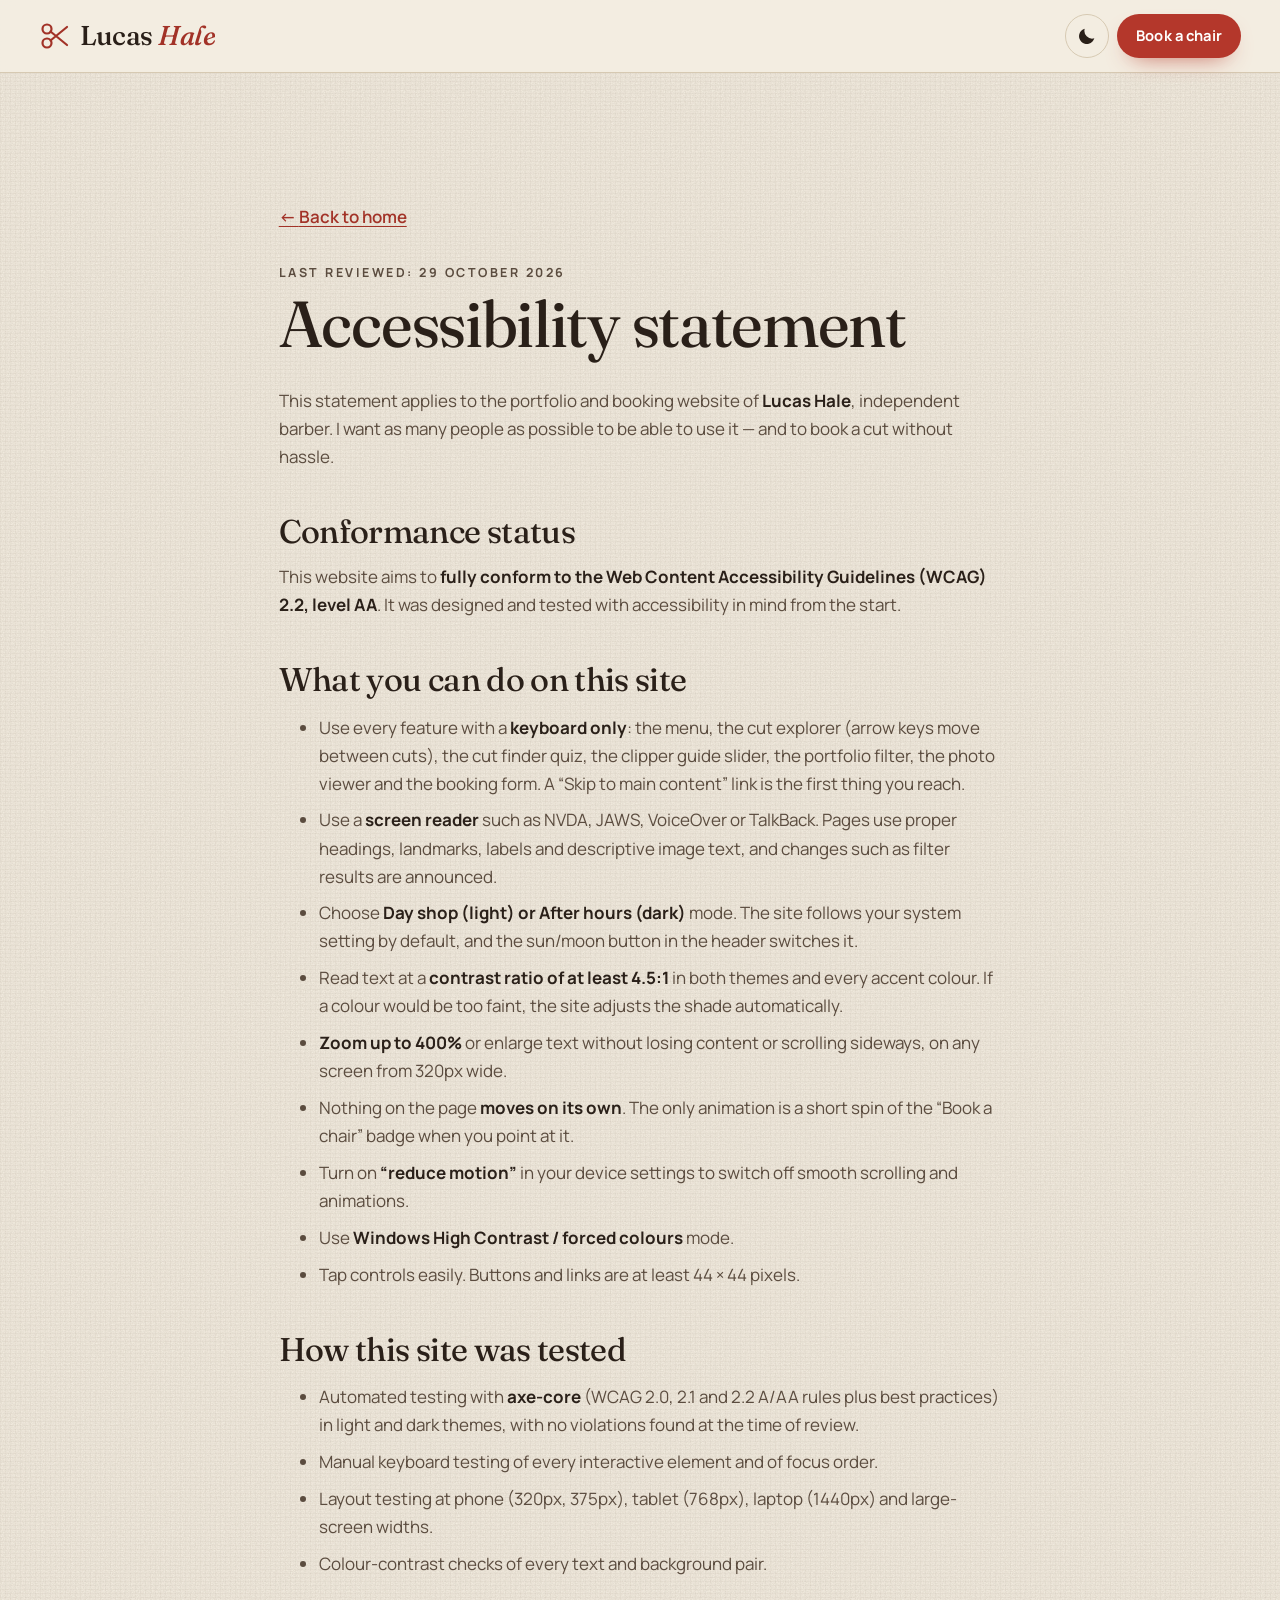
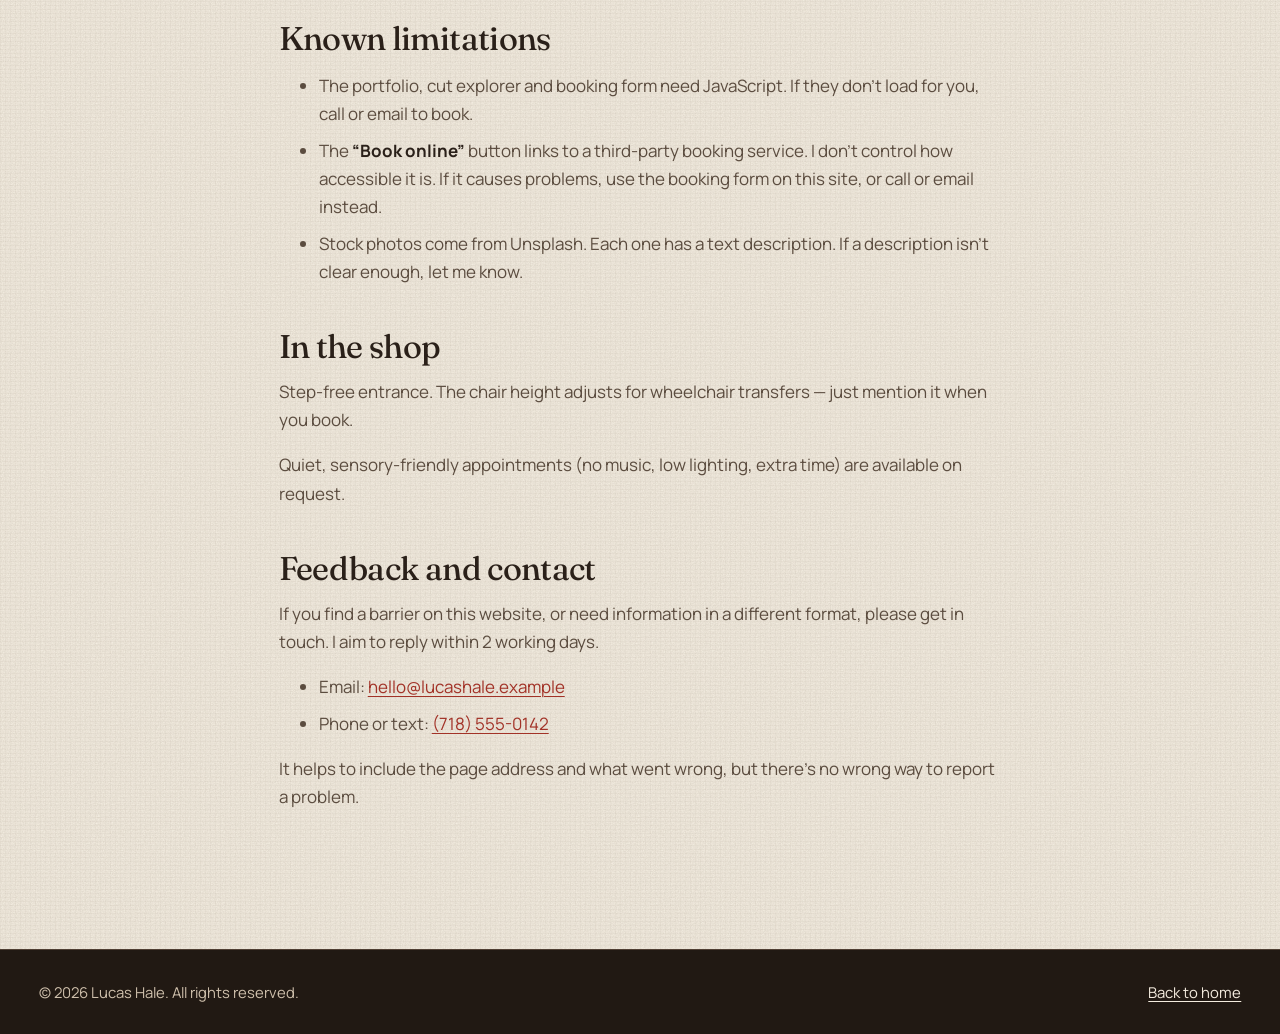
==== accessibility.html @ 766d6c7b "Barber portfolio template with admin panel Responsive, accessible (WCAG 2.2 AA) portfolio site for a" ====
<!doctype html>
<html lang="en">
<head>
  <meta charset="utf-8">
  <meta name="viewport" content="width=device-width, initial-scale=1">
  <title>Accessibility statement — Lucas Hale, Barber</title>
  <meta name="description" content="How this website is made accessible, known limitations, and how to report a barrier.">
  <meta name="theme-color" content="#f4eee2">
  <link rel="icon" href="assets/img/favicon.svg" type="image/svg+xml">
  <link rel="preconnect" href="https://fonts.googleapis.com">
  <link rel="preconnect" href="https://fonts.gstatic.com" crossorigin>
  <link id="font-css" rel="stylesheet" href="https://fonts.googleapis.com/css2?family=Fraunces:ital,opsz,wght@0,9..144,300..700;1,9..144,300..600&family=Manrope:wght@400;500;600;700&display=swap">
  <link rel="stylesheet" href="css/styles.css">
  <script src="js/config.js"></script>
  <script src="js/core.js"></script>
  <script src="js/main.js" defer></script>
</head>
<body data-page="a11y">
  <a class="skip-link" href="#main">Skip to main content</a>

  <header class="site-header">
    <div class="container header-inner">
      <a class="brand" href="index.html">
        <svg class="brand-mark" aria-hidden="true" focusable="false" viewBox="0 0 32 32" width="32" height="32">
          <g fill="none" stroke="currentColor" stroke-width="2.2" stroke-linecap="round"><circle cx="8" cy="9" r="4.5"/><circle cx="8" cy="23" r="4.5"/><path d="M11.5 11.5L28 25M11.5 20.5L28 7"/></g>
        </svg>
        <span class="brand-text"><span data-bind="barber.firstName">Lucas</span> <span class="brand-accent" data-bind="barber.lastName">Hale</span></span>
        <span class="sr-only">, barber — home</span>
      </a>
      <div class="header-actions">
        <button class="icon-btn theme-toggle" type="button" aria-pressed="false">
          <svg class="icon-sun" aria-hidden="true" focusable="false" viewBox="0 0 24 24" width="22" height="22"><g fill="none" stroke="currentColor" stroke-width="2" stroke-linecap="round"><circle cx="12" cy="12" r="4.5"/><path d="M12 2v2M12 20v2M4.2 4.2l1.4 1.4M18.4 18.4l1.4 1.4M2 12h2M20 12h2M4.2 19.8l1.4-1.4M18.4 5.6l1.4-1.4"/></g></svg>
          <svg class="icon-moon" aria-hidden="true" focusable="false" viewBox="0 0 24 24" width="22" height="22"><path fill="currentColor" d="M20 14.5A8.5 8.5 0 019.5 4a8.5 8.5 0 1010.5 10.5z"/></svg>
          <span class="sr-only">Light theme</span>
        </button>
        <a class="btn btn-primary btn-sm" href="index.html#book">Book a chair</a>
      </div>
    </div>
  </header>

  <main id="main" tabindex="-1" class="doc">
    <div class="container">
      <a class="back-link" href="index.html"><span aria-hidden="true">←&nbsp;</span>Back to home</a>
      <p class="eyebrow">Last reviewed: 29 October 2026</p>
      <h1>Accessibility statement</h1>
      <p>This statement applies to the portfolio and booking website of <strong><span data-bind="barber.firstName">Lucas</span> <span data-bind="barber.lastName">Hale</span></strong>, independent barber. I want as many people as possible to be able to use it — and to book a cut without hassle.</p>

      <h2>Conformance status</h2>
      <p>This website aims to <strong>fully conform to the Web Content Accessibility Guidelines (WCAG) 2.2, level AA</strong>. It was designed and tested with accessibility in mind from the start.</p>

      <h2>What you can do on this site</h2>
      <ul>
        <li>Use every feature with a <strong>keyboard only</strong>: the menu, the cut explorer (arrow keys move between cuts), the cut finder quiz, the clipper guide slider, the portfolio filter, the photo viewer and the booking form. A “Skip to main content” link is the first thing you reach.</li>
        <li>Use a <strong>screen reader</strong> such as NVDA, JAWS, VoiceOver or TalkBack. Pages use proper headings, landmarks, labels and descriptive image text, and changes such as filter results are announced.</li>
        <li>Choose <strong>Day shop (light) or After hours (dark)</strong> mode. The site follows your system setting by default, and the sun/moon button in the header switches it.</li>
        <li>Read text at a <strong>contrast ratio of at least 4.5:1</strong> in both themes and every accent colour. If a colour would be too faint, the site adjusts the shade automatically.</li>
        <li><strong>Zoom up to 400%</strong> or enlarge text without losing content or scrolling sideways, on any screen from 320px wide.</li>
        <li>Nothing on the page <strong>moves on its own</strong>. The only animation is a short spin of the “Book a chair” badge when you point at it.</li>
        <li>Turn on <strong>“reduce motion”</strong> in your device settings to switch off smooth scrolling and animations.</li>
        <li>Use <strong>Windows High Contrast / forced colours</strong> mode.</li>
        <li>Tap controls easily. Buttons and links are at least 44 × 44 pixels.</li>
      </ul>

      <h2>How this site was tested</h2>
      <ul>
        <li>Automated testing with <strong>axe-core</strong> (WCAG 2.0, 2.1 and 2.2 A/AA rules plus best practices) in light and dark themes, with no violations found at the time of review.</li>
        <li>Manual keyboard testing of every interactive element and of focus order.</li>
        <li>Layout testing at phone (320px, 375px), tablet (768px), laptop (1440px) and large-screen widths.</li>
        <li>Colour-contrast checks of every text and background pair.</li>
      </ul>

      <h2>Known limitations</h2>
      <ul>
        <li>The portfolio, cut explorer and booking form need JavaScript. If they don't load for you, call or email to book.</li>
        <li>The <strong>“Book online”</strong> button links to a third-party booking service. I don't control how accessible it is. If it causes problems, use the booking form on this site, or call or email instead.</li>
        <li>Stock photos come from Unsplash. Each one has a text description. If a description isn't clear enough, let me know.</li>
      </ul>

      <h2>In the shop</h2>
      <p data-bind="shop.accessNote">Step-free entrance. The chair height adjusts for wheelchair transfers — just mention it when you book.</p>
      <p>Quiet, sensory-friendly appointments (no music, low lighting, extra time) are available on request.</p>

      <h2>Feedback and contact</h2>
      <p>If you find a barrier on this website, or need information in a different format, please get in touch. I aim to reply within 2 working days.</p>
      <ul>
        <li>Email: <a data-href="mailto:{barber.email}" data-bind="barber.email" href="mailto:hello@lucashale.example">hello@lucashale.example</a></li>
        <li>Phone or text: <a data-href="tel:{barber.phone}" data-bind="barber.phoneDisplay" href="tel:+17185550142">(718) 555-0142</a></li>
      </ul>
      <p>It helps to include the page address and what went wrong, but there's no wrong way to report a problem.</p>
    </div>
  </main>

  <footer class="site-footer tone-dark">
    <div class="container footer-bottom">
      <p>© <span id="year">2026</span> <span data-bind="barber.firstName">Lucas</span> <span data-bind="barber.lastName">Hale</span>. All rights reserved.</p>
      <p><a href="index.html">Back to home</a></p>
    </div>
  </footer>
</body>
</html>
---- css/styles.css ----
/* =========================================================
   Barber portfolio — "Organic barbershop" theme.
   Mobile-first. Colours, fonts and shapes are tokens set by
   js/core.js from js/config.js (editable in the admin panel).
   The values below are the no-JS fallbacks.
   ========================================================= */

:root {
  --accent: #b4372b;
  --on-accent: #ffffff;
  --accent-on-dark: #e0786d;
  --accent-on-light: #a3322a;

  --font-display: "Fraunces", Georgia, "Times New Roman", serif;
  --font-body: "Manrope", system-ui, -apple-system, "Segoe UI", Roboto, Arial, sans-serif;
  --heading-transform: none;
  --heading-weight: 450;
  --heading-tracking: -0.02em;

  --radius: 14px;
  --radius-sm: 8px;
  --radius-btn: 999px;
  --arch: 999px 999px 14px 14px;

  --fs-xs: 0.78rem;
  --fs-sm: clamp(0.875rem, 0.85rem + 0.1vw, 0.95rem);
  --fs-base: clamp(1rem, 0.97rem + 0.15vw, 1.0625rem);
  --fs-lead: clamp(1.1rem, 1rem + 0.5vw, 1.35rem);
  --fs-h3: clamp(1.3rem, 1.15rem + 0.6vw, 1.65rem);
  --fs-h2: clamp(2.2rem, 1.5rem + 3.2vw, 4.2rem);
  --fs-h1: clamp(3rem, 1.6rem + 6.6vw, 7.4rem);

  --gutter: clamp(1rem, 0.5rem + 2.4vw, 3rem);
  --section-y: clamp(4rem, 2.8rem + 6vw, 9rem);
  --max: 1280px;
  --header-h: 72px;
}

/* ---------- Tone sets ----------
   DAY SHOP (light): raw linen, kraft paper, oiled oak and espresso ink,
     with olive greens. Feature panels (.invert) are moss-green leather;
     the footer is dark oak.
   AFTER HOURS (dark): walnut and tobacco by lamplight, brass trim.
     Feature panels (.invert) are cognac saddle leather with stitched seams.
   Every tone carries a fine paper/hide grain so nothing reads as flat. */

/* Grain: fractal noise, tinted per mode */
:root {
  --grain-dark: url("data:image/svg+xml,%3Csvg xmlns='http://www.w3.org/2000/svg' width='180' height='180'%3E%3Cfilter id='n'%3E%3CfeTurbulence type='fractalNoise' baseFrequency='.85' numOctaves='3' stitchTiles='stitch'/%3E%3CfeColorMatrix values='0 0 0 0 .16 0 0 0 0 .11 0 0 0 0 .07 0 0 0 .16 0'/%3E%3C/filter%3E%3Crect width='100%25' height='100%25' filter='url(%23n)'/%3E%3C/svg%3E");
  --grain-light: url("data:image/svg+xml,%3Csvg xmlns='http://www.w3.org/2000/svg' width='180' height='180'%3E%3Cfilter id='n'%3E%3CfeTurbulence type='fractalNoise' baseFrequency='.8' numOctaves='3' stitchTiles='stitch'/%3E%3CfeColorMatrix values='0 0 0 0 1 0 0 0 0 .9 0 0 0 0 .75 0 0 0 .07 0'/%3E%3C/filter%3E%3Crect width='100%25' height='100%25' filter='url(%23n)'/%3E%3C/svg%3E");
  /* loose linen weave */
  --weave: repeating-linear-gradient(0deg, rgba(90, 70, 45, 0.035) 0 1px, transparent 1px 4px),
           repeating-linear-gradient(90deg, rgba(90, 70, 45, 0.03) 0 1px, transparent 1px 5px);
}

/* Day shop */
:root,
[data-theme="light"] {
  --bg: #f4eee2;
  --bg-alt: #ebe2d1;
  --bg-deep: #e0d4bd;
  --surface: #fbf8f2;
  --text: #2a2019;
  --muted: #5b4c3f;
  --border: #d6c9b2;
  --field-border: #857261;
  --decor: #4a5634;
  --eyebrow: var(--accent-text);
  --accent-text: var(--accent-on-light);
  --focus: #2a2019;
  --error: #a3241b;
  --success: #335a24;
  --status-ok-bg: #e6ecd8;
  --status-err-bg: #f6e1d9;
  --header-bg: rgba(244, 238, 226, 0.93);
  --ghost-hover: rgba(42, 32, 25, 0.06);
  --contrast-bg: #2a2019;
  --contrast-text: #f4eee2;
  --topbar-bg: #3a2b20;
  --topbar-text: #f4eee2;
  --strop-a: #6b4126;
  --strop-b: #8a5a36;
  --pole-a: var(--accent);
  --pole-b: #fbf8f2;
  --pole-c: var(--decor);
  --stitch: transparent;
  --texture: var(--grain-dark), var(--weave);
  --shadow: 0 30px 60px -30px rgba(60, 40, 20, 0.42);
  color-scheme: light;
}

/* Shared by every dark tone */
[data-theme="dark"],
[data-theme="light"] .invert,
.tone-dark {
  --accent-text: var(--accent-on-dark);
  --eyebrow: var(--decor);
  --focus: #f2cf7a;
  --error: #ff9d90;
  --success: #b5d98f;
  --status-ok-bg: #26301a;
  --status-err-bg: #3a1c18;
  --ghost-hover: rgba(255, 240, 220, 0.07);
  --stitch: transparent;
  --texture: var(--grain-light);
  --shadow: 0 30px 60px -30px rgba(0, 0, 0, 0.85);
  color-scheme: dark;
}

/* After hours: walnut, tobacco & brass */
[data-theme="dark"],
.tone-dark {
  --bg: #19130f;
  --bg-alt: #201812;
  --bg-deep: #120d0a;
  --surface: #2a1e16;
  --text: #f1e7d6;
  --muted: #c8b59d;
  --border: #4a3729;
  --field-border: #9d8672;
  --decor: #c9a15a;
  --header-bg: rgba(25, 19, 15, 0.93);
  --contrast-bg: #f1e7d6;
  --contrast-text: #19130f;
  --topbar-bg: #120d0a;
  --topbar-text: #f1e7d6;
  --strop-a: #3d2416;
  --strop-b: #5a3721;
  --pole-a: var(--accent);
  --pole-b: #f1e7d6;
  --pole-c: #c9a15a;
  --stitch: rgba(201, 161, 90, 0.45);
  /* walnut grain under the paper noise */
  --texture: var(--grain-light),
             repeating-linear-gradient(90deg, rgba(255, 228, 190, 0.016) 0 1px, transparent 1px 7px, rgba(0, 0, 0, 0.08) 7px 9px, transparent 9px 17px);
}

/* Day shop feature panels: moss-green leather */
[data-theme="light"] .invert {
  --bg: #262c20;
  --bg-alt: #2b3224;
  --bg-deep: #1e2319;
  --surface: #313a29;
  --text: #f1ebda;
  --muted: #cbc5ab;
  --border: #48523b;
  --field-border: #98a285;
  --decor: #d6b676;
  --contrast-bg: #f1ebda;
  --contrast-text: #262c20;
  --pole-b: #f1ebda;
  --stitch: rgba(214, 182, 118, 0.45);
  --texture: var(--grain-light),
             radial-gradient(rgba(0, 0, 0, 0.18) 1px, transparent 1.6px) 0 0 / 5px 5px;
}

/* Day shop footer: dark oak */
[data-theme="light"] .tone-dark {
  --bg: #2a2019;
  --bg-alt: #312620;
  --bg-deep: #211913;
  --surface: #3a2d24;
  --text: #f4ecdf;
  --muted: #cfc0ac;
  --border: #4f3f33;
  --field-border: #a08d79;
  --decor: #cfae6e;
  --contrast-bg: #f4ecdf;
  --contrast-text: #2a2019;
  --strop-a: #4a2e1c;
  --strop-b: #6b4126;
  --pole-b: #f4ecdf;
  --pole-c: #8a9a64;
  --stitch: transparent;
  --texture: var(--grain-light),
             repeating-linear-gradient(90deg, rgba(255, 228, 190, 0.02) 0 1px, transparent 1px 9px, rgba(0, 0, 0, 0.08) 9px 11px, transparent 11px 23px);
}

/* After-hours feature panels: cognac saddle leather */
[data-theme="dark"] .invert {
  --bg: #34200f;
  --bg-alt: #3b2513;
  --bg-deep: #29180a;
  --surface: #452b17;
  --text: #f8eddc;
  --muted: #e0cbb1;
  --border: #6a4a2e;
  --field-border: #b39577;
  --decor: #e2bf7a;
  --contrast-bg: #f8eddc;
  --contrast-text: #34200f;
  --stitch: rgba(226, 191, 122, 0.5);
  /* pebbled hide */
  --texture: var(--grain-light),
             radial-gradient(rgba(0, 0, 0, 0.22) 1px, transparent 1.6px) 0 0 / 5px 5px,
             radial-gradient(rgba(255, 220, 180, 0.035) 1px, transparent 1.6px) 2px 3px / 7px 7px;
}

/* ---------- Base ---------- */
*, *::before, *::after { box-sizing: border-box; }
html {
  -webkit-text-size-adjust: 100%;
  text-size-adjust: 100%;
  scroll-behavior: smooth;
  scroll-padding-top: calc(var(--header-h) + 1rem);
}
body {
  margin: 0;
  background: var(--bg);
  color: var(--text);
  font-family: var(--font-body);
  font-size: var(--fs-base);
  line-height: 1.65;
  overflow-wrap: break-word;
  -webkit-font-smoothing: antialiased;
}
body.no-scroll { overflow: hidden; }
/* Each tone paints its own texture: linen, wood grain, leather */
body, .invert, .tone-dark { background-color: var(--bg); background-image: var(--texture); }
.invert, .tone-dark { color: var(--text); }
img, svg { display: block; max-width: 100%; }
img { height: auto; }
h1, h2, h3, h4 {
  font-family: var(--font-display);
  font-weight: var(--heading-weight);
  text-transform: var(--heading-transform);
  letter-spacing: var(--heading-tracking);
  line-height: 1.02;
  margin: 0 0 0.45em;
  text-wrap: balance;
  font-optical-sizing: auto;
}
h1 { font-size: var(--fs-h1); }
h2 { font-size: var(--fs-h2); }
h3 { font-size: var(--fs-h3); line-height: 1.15; }
h4 { font-size: 1.25rem; line-height: 1.2; }
p { margin: 0 0 1em; }
a { color: var(--accent-text); text-underline-offset: 0.2em; text-decoration-thickness: 1px; }
a:hover { text-decoration-thickness: 2px; }
ul[role="list"], ol[role="list"] { list-style: none; margin: 0; padding: 0; }
abbr[title] { text-decoration: underline dotted; cursor: help; }
button, input, select, textarea { font: inherit; color: inherit; }
code { font-size: 0.9em; padding: 0.1em 0.35em; border-radius: 4px; background: var(--ghost-hover); }
[hidden] { display: none !important; }
.muted { color: var(--muted); }
.small { font-size: var(--fs-sm); }

:focus-visible { outline: 3px solid var(--focus); outline-offset: 3px; border-radius: 4px; }
main:focus, [tabindex="-1"]:focus:not(:focus-visible) { outline: none; }

.sr-only {
  position: absolute !important;
  width: 1px; height: 1px;
  padding: 0; margin: -1px;
  overflow: hidden;
  clip: rect(0 0 0 0);
  white-space: nowrap;
  border: 0;
}
.skip-link {
  position: absolute;
  left: 1rem; top: -100px;
  z-index: 100;
  padding: 0.75rem 1.25rem;
  background: var(--contrast-bg);
  color: var(--contrast-text);
  font-weight: 700;
  border-radius: var(--radius-sm);
  text-decoration: none;
}
.skip-link:focus { top: 1rem; }
.container { width: 100%; max-width: var(--max); margin-inline: auto; padding-inline: var(--gutter); }
.noscript { padding: 1rem var(--gutter); margin: 0; background: var(--surface); }

/* ---------- Buttons ---------- */
.btn {
  display: inline-flex;
  align-items: center;
  justify-content: center;
  gap: 0.5rem;
  min-height: 50px;
  padding: 0.8rem 1.6rem;
  border: 1.5px solid transparent;
  border-radius: var(--radius-btn);
  font-weight: 700;
  font-size: 0.98rem;
  letter-spacing: 0.01em;
  line-height: 1.2;
  text-decoration: none;
  cursor: pointer;
  transition: background-color .2s, color .2s, border-color .2s, transform .2s, box-shadow .2s;
}
.btn:hover { transform: translateY(-2px); }
.btn-primary { background: var(--accent); color: var(--on-accent); box-shadow: 0 10px 24px -14px var(--accent); }
.btn-primary:hover { box-shadow: 0 16px 30px -14px var(--accent); }
.btn-ghost { border-color: var(--text); color: var(--text); background: transparent; }
.btn-ghost:hover { background: var(--text); color: var(--bg); }
.btn-contrast { background: var(--contrast-bg); color: var(--contrast-text); }
.btn-sm { min-height: 44px; padding: 0.5rem 1.15rem; font-size: 0.92rem; }
.btn-block { width: 100%; }
.icon-btn {
  display: inline-grid;
  place-items: center;
  width: 44px; height: 44px;
  padding: 0;
  background: transparent;
  color: var(--text);
  border: 1.5px solid var(--border);
  border-radius: 50%;
  cursor: pointer;
  flex: none;
  transition: border-color .2s, background-color .2s;
}
.icon-btn:hover { border-color: var(--text); }

.eyebrow {
  display: flex;
  align-items: center;
  flex-wrap: wrap;
  gap: 0.6rem;
  margin-bottom: 1rem;
  font-size: var(--fs-xs);
  font-weight: 700;
  letter-spacing: 0.2em;
  text-transform: uppercase;
  color: var(--eyebrow);
}
/* Section numbers — hidden sections don't count */
main { counter-reset: section; }
.eyebrow .num::before {
  counter-increment: section;
  content: counter(section, decimal-leading-zero);
  font-family: var(--font-display);
  font-style: italic;
  font-size: 1.5rem;
  letter-spacing: 0;
  font-weight: 400;
  text-transform: none;
}
.eyebrow .num::after { content: ""; display: inline-block; width: 2.5rem; height: 1px; background: currentColor; margin-left: 0.6rem; vertical-align: middle; }
.eyebrow .num { display: inline-flex; align-items: center; }
.lead { font-size: var(--fs-lead); color: var(--muted); max-width: 36ch; }

/* Barber-pole stripe divider */
.pole {
  height: 14px;
  /* classic red / white / blue pole (red / cream / brass after hours) */
  background: repeating-linear-gradient(-45deg,
    var(--pole-a) 0 12px, var(--pole-b) 12px 24px, var(--pole-c) 24px 36px, var(--pole-b) 36px 48px);
  opacity: 0.9;
}
.pole-thin { height: 6px; }

/* ---------- Top bar ---------- */
.topbar { background: var(--topbar-bg); color: var(--topbar-text); font-size: var(--fs-sm); border-bottom: 1px solid var(--decor); }
.topbar-inner { display: flex; align-items: center; justify-content: space-between; gap: 0.5rem 1.5rem; min-height: 40px; }
.topbar p { margin: 0; }
.topbar-label { opacity: 0.85; }
.topbar a { color: inherit; display: inline-flex; align-items: center; min-height: 40px; font-weight: 600; }
@media (max-width: 640px) { .topbar-addr { display: none; } }
@media (max-width: 380px) { .topbar-label { display: none; } }

/* ---------- Header ---------- */
.site-header {
  position: sticky;
  top: 0;
  z-index: 50;
  background: var(--header-bg);
  backdrop-filter: saturate(140%) blur(12px);
  -webkit-backdrop-filter: saturate(140%) blur(12px);
  border-bottom: 1px solid var(--border);
}
.header-inner { display: flex; align-items: center; justify-content: space-between; min-height: var(--header-h); gap: 0.75rem; }
.header-actions { display: flex; align-items: center; gap: 0.5rem; }
.brand {
  display: inline-flex;
  align-items: center;
  gap: 0.55rem;
  min-height: 44px;
  min-width: 0;
  color: var(--text);
  text-decoration: none;
  font-family: var(--font-display);
  font-weight: 500;
  font-size: clamp(1.3rem, 1.1rem + 0.8vw, 1.7rem);
  letter-spacing: -0.02em;
  line-height: 1;
}
.brand-text { white-space: nowrap; overflow: hidden; text-overflow: ellipsis; }
.brand-mark { color: var(--eyebrow); flex: none; }
.brand-accent { font-style: italic; color: var(--accent-text); }

.theme-toggle .icon-sun { display: none; }
[data-theme="dark"] .theme-toggle .icon-sun { display: block; }
[data-theme="dark"] .theme-toggle .icon-moon { display: none; }

.nav-toggle {
  display: inline-flex;
  align-items: center;
  gap: 0.6rem;
  min-height: 44px;
  padding: 0.5rem 1rem;
  background: transparent;
  border: 1.5px solid var(--border);
  border-radius: var(--radius-btn);
  cursor: pointer;
  font-weight: 700;
}
.nav-toggle-bars, .nav-toggle-bars::before, .nav-toggle-bars::after {
  display: block;
  width: 18px; height: 2px;
  background: currentColor;
  border-radius: 2px;
  transition: transform .25s, background-color .25s;
}
.nav-toggle-bars { position: relative; }
.nav-toggle-bars::before, .nav-toggle-bars::after { content: ""; position: absolute; left: 0; }
.nav-toggle-bars::before { top: -6px; }
.nav-toggle-bars::after { top: 6px; }
.nav-toggle[aria-expanded="true"] .nav-toggle-bars { background: transparent; }
.nav-toggle[aria-expanded="true"] .nav-toggle-bars::before { transform: translateY(6px) rotate(45deg); }
.nav-toggle[aria-expanded="true"] .nav-toggle-bars::after { transform: translateY(-6px) rotate(-45deg); }
/* Very narrow: hide the word visually, keep it as the accessible name */
@media (max-width: 380px) {
  .nav-toggle-label { position: absolute; width: 1px; height: 1px; overflow: hidden; clip: rect(0 0 0 0); white-space: nowrap; }
  .nav-toggle { padding-inline: 0.75rem; }
}

.nav-menu { list-style: none; margin: 0; padding: 0; }
.nav-menu a:not(.btn) {
  position: relative;
  display: flex;
  align-items: center;
  min-height: 44px;
  padding: 0.5rem 0.8rem;
  color: var(--text);
  text-decoration: none;
  font-weight: 600;
}
.nav-menu a:not(.btn)::after {
  content: "";
  position: absolute;
  left: 0.8rem; right: 0.8rem; bottom: 8px;
  height: 1.5px;
  background: var(--accent-text);
  transform: scaleX(0);
  transform-origin: left;
  transition: transform .25s ease;
}
.nav-menu a:not(.btn):hover::after, .nav-menu a[aria-current="true"]::after { transform: scaleX(1); }
.nav-menu a[aria-current="true"] { color: var(--accent-text); }

.js .nav-menu {
  position: absolute;
  inset: var(--header-h) 0 auto 0;
  display: none;
  flex-direction: column;
  gap: 0.15rem;
  padding: 1rem var(--gutter) 1.5rem;
  background: var(--bg);
  border-bottom: 1px solid var(--border);
  box-shadow: var(--shadow);
  max-height: calc(100dvh - var(--header-h));
  overflow-y: auto;
}
.js .nav-menu.is-open { display: flex; }
.js .nav-menu a:not(.btn) { font-family: var(--font-display); font-size: 1.6rem; font-weight: 400; }
.js .nav-menu .btn { margin-top: 0.75rem; width: 100%; }
html:not(.js) .nav-toggle, html:not(.js) .theme-toggle { display: none; }
html:not(.js) .nav-menu { display: flex; flex-wrap: wrap; gap: 0.25rem; }
html:not(.js) .header-inner { flex-wrap: wrap; padding-block: 0.5rem; }

@media (min-width: 1000px) {
  .js .nav-toggle { display: none; }
  .js .nav-menu, .nav-menu {
    position: static;
    display: flex;
    flex-direction: row;
    align-items: center;
    gap: 0;
    padding: 0;
    border: 0;
    background: none;
    box-shadow: none;
    max-height: none;
    overflow: visible;
  }
  .js .nav-menu a:not(.btn) { font-family: var(--font-body); font-size: 0.98rem; font-weight: 600; }
  .js .nav-menu .btn { margin: 0 0.25rem 0 0.75rem; width: auto; }
}

/* ---------- Hero ---------- */
.hero { position: relative; padding-top: clamp(2.5rem, 1.5rem + 4vw, 5.5rem); overflow: hidden; }
.hero-grid { display: grid; gap: clamp(2.5rem, 1rem + 5vw, 5rem); align-items: center; }
.hero h1 { margin-bottom: 1.75rem; line-height: 0.95; letter-spacing: -0.035em; }
.hero h1 .line { display: block; }
.hero h1 .accent { font-style: italic; color: var(--accent-text); padding-left: 0.6em; }
.hero-actions { display: flex; flex-wrap: wrap; gap: 0.75rem; margin-top: 2.25rem; }

.hero-media { position: relative; width: min(100%, 470px); justify-self: center; padding: 0 0 1.5rem 1.5rem; }
.hero-media::before {
  /* striped "shadow" behind the arch */
  content: "";
  position: absolute;
  inset: 1.5rem 1.5rem 0 0;
  border-radius: var(--arch);
  background: repeating-linear-gradient(-45deg, var(--pole-a) 0 3px, transparent 3px 10px, var(--pole-c) 10px 13px, transparent 13px 20px);
  opacity: 0.55;
}
.arch-frame {
  position: relative;
  border-radius: var(--arch);
  overflow: hidden;
  background: var(--bg-deep);
  box-shadow: var(--shadow);
}
.arch-frame img { width: 100%; aspect-ratio: 4 / 5; object-fit: cover; }
.hero-badge {
  position: absolute;
  top: 18%;
  right: -0.5rem;
  display: inline-flex; align-items: center; gap: 0.5rem;
  margin: 0;
  padding: 0.55rem 1rem;
  background: var(--surface);
  color: var(--text);
  border: 1px solid var(--border);
  font-weight: 700;
  font-size: var(--fs-sm);
  border-radius: var(--radius-btn);
  box-shadow: var(--shadow);
}
.dot { width: 9px; height: 9px; border-radius: 50%; background: #2a8c52; box-shadow: 0 0 0 4px rgba(42, 140, 82, 0.22); }
.seal {
  position: absolute;
  left: -0.25rem;
  bottom: 0;
  width: clamp(104px, 9vw + 60px, 132px);
  aspect-ratio: 1;
  border-radius: 50%;
  color: var(--on-accent);
  text-decoration: none;
}
.seal svg { width: 100%; height: 100%; transition: transform 1.2s ease; }
.seal-bg { fill: var(--accent); }
.seal-text { fill: currentColor; font-family: var(--font-body); font-size: 10.5px; font-weight: 700; letter-spacing: 2.2px; }
.seal-icon { color: currentColor; }
.seal:hover svg, .seal:focus-visible svg { transform: rotate(120deg); }
.seal:focus-visible { outline-offset: 4px; border-radius: 50%; }

.hero-stats {
  list-style: none;
  margin: clamp(2.5rem, 1.5rem + 3vw, 4.5rem) 0 0;
  padding: 1.5rem 0 clamp(2rem, 1rem + 3vw, 3.5rem);
  display: grid;
  grid-template-columns: repeat(auto-fit, minmax(5.5rem, 1fr));
  gap: 1.25rem clamp(0.75rem, 0.25rem + 2vw, 2rem);
  border-top: 1px solid var(--border);
}
.hero-stats li { display: flex; flex-direction: column; gap: 0.15rem; }
.hero-stats strong { font-family: var(--font-display); font-weight: 400; font-size: clamp(1.6rem, 1rem + 3vw, 3.2rem); line-height: 1; letter-spacing: -0.03em; white-space: nowrap; }
.hero-stats span { color: var(--muted); font-size: var(--fs-sm); }
.hero-stats strong span { color: inherit; font-size: inherit; }
@media (min-width: 900px) {
  .hero-grid { grid-template-columns: 1.2fr 0.8fr; }
  .hero-media { justify-self: end; }
}


/* ---------- Sections ---------- */
.section { padding-block: var(--section-y); }
.section-alt { background: var(--bg-alt); }
.section-head { max-width: 46rem; margin-bottom: clamp(2.25rem, 1.5rem + 2.5vw, 4rem); }
.section-head > p:last-child { color: var(--muted); font-size: var(--fs-lead); max-width: 40ch; }
.section-head-center { text-align: center; margin-inline: auto; }
.section-head-center .eyebrow { justify-content: center; }
.section-head-center > p:last-child { margin-inline: auto; }
.section-head-row { max-width: none; display: flex; flex-wrap: wrap; align-items: flex-end; justify-content: space-between; gap: 1.5rem 3rem; }
.section-head-row > div:first-child { max-width: 40rem; }
.section-head-row p:last-child { margin-bottom: 0; color: var(--muted); }

/* ---------- About ---------- */
.about-grid { display: grid; gap: 3rem 5rem; align-items: center; }
.about-media { width: min(100%, 420px); position: relative; }
.about-media::after {
  content: "";
  position: absolute;
  inset: -1rem auto auto -1rem;
  width: 100%; height: 100%;
  border: 1.5px solid var(--accent-text);
  border-radius: var(--arch);
  z-index: -1;
}
.about-media { isolation: isolate; margin: 1rem 0 0 1rem; }
.about-body { max-width: 60ch; }
.about-text p { color: var(--muted); }
.about-text p:first-child { font-family: var(--font-display); font-weight: 400; font-size: clamp(1.3rem, 1.1rem + 0.8vw, 1.75rem); line-height: 1.35; color: var(--text); letter-spacing: -0.01em; }
.checklist { list-style: none; padding: 1.5rem 0 0; margin: 1.5rem 0 0; display: grid; gap: 0.85rem 2rem; border-top: 1px solid var(--border); }
.checklist li { position: relative; padding-left: 1.75rem; font-weight: 600; }
.checklist li::before {
  content: "";
  position: absolute; left: 0; top: 0.5em;
  width: 10px; height: 10px;
  background: var(--accent);
  transform: rotate(45deg);
}
@media (min-width: 720px) { .checklist { grid-template-columns: 1fr 1fr; } }
@media (min-width: 900px) { .about-grid { grid-template-columns: 0.85fr 1.15fr; } }

/* ---------- Cut explorer ---------- */
.explorer { display: grid; gap: 1.5rem; }
.explorer-tabs {
  display: flex;
  gap: 0.5rem;
  overflow-x: auto;
  padding: 4px 4px 0.75rem;
  margin: -4px;
  scroll-snap-type: x proximity;
  counter-reset: cut;
}
.cut-tab {
  display: flex;
  align-items: center;
  gap: 0.7rem;
  flex: none;
  min-height: 52px;
  padding: 0.35rem 1rem 0.35rem 0.35rem;
  background: var(--surface);
  border: 1.5px solid var(--border);
  border-radius: var(--radius-btn);
  cursor: pointer;
  font-weight: 700;
  text-align: left;
  scroll-snap-align: start;
  transition: border-color .2s, background-color .2s, color .2s;
}
.cut-tab img { width: 40px; height: 40px; object-fit: cover; border-radius: 50%; flex: none; }
.cut-tab:hover { border-color: var(--text); }
.cut-tab[aria-selected="true"] { background: var(--text); border-color: var(--text); color: var(--bg); }

.explorer-panel { display: grid; gap: clamp(1.5rem, 1rem + 2vw, 3rem); }
.explorer-panel.is-swapping { animation: fade-in .4s ease; }
@keyframes fade-in { from { opacity: 0; transform: translateY(8px); } to { opacity: 1; transform: none; } }
.cut-media img { width: 100%; aspect-ratio: 4 / 5; object-fit: cover; border-radius: var(--arch); background: var(--bg-deep); box-shadow: var(--shadow); }
.cut-name { font-size: clamp(2.2rem, 1.6rem + 2.4vw, 3.6rem); margin-bottom: 0.3em; }
.cut-summary { font-size: var(--fs-lead); color: var(--muted); }
.cut-stats { display: grid; margin: 1.75rem 0; border-top: 1px solid var(--text); }
.cut-stats > div { display: flex; justify-content: space-between; align-items: baseline; flex-wrap: wrap; gap: 0.25rem 1rem; padding: 0.8rem 0; border-bottom: 1px solid var(--border); }
.cut-stats dt { color: var(--muted); font-size: var(--fs-xs); text-transform: uppercase; letter-spacing: 0.14em; font-weight: 700; }
.cut-stats dd { margin: 0; font-weight: 700; text-align: right; }
.meter { display: inline-flex; gap: 3px; margin-right: 0.5rem; vertical-align: middle; }
.meter i { width: 16px; height: 6px; border-radius: 3px; background: var(--border); }
.meter[data-level="1"] i:nth-child(-n+1),
.meter[data-level="2"] i:nth-child(-n+2),
.meter[data-level="3"] i:nth-child(-n+3) { background: var(--accent); }
.ask-for { position: relative; margin-bottom: 1.75rem; padding: 1.5rem 1.5rem 1.25rem; background: var(--surface); border: 1px solid var(--border); border-radius: var(--radius); }
.ask-label { margin: 0 0 0.4rem; font-size: var(--fs-xs); font-weight: 700; letter-spacing: 0.16em; text-transform: uppercase; color: var(--accent-text); }
.ask-text { font-family: var(--font-display); font-style: italic; font-size: clamp(1.2rem, 1.05rem + 0.6vw, 1.5rem); line-height: 1.35; margin-bottom: 1rem; }
@media (min-width: 720px) { .explorer-panel { grid-template-columns: 0.85fr 1.15fr; align-items: start; } }
@media (min-width: 1000px) {
  .explorer { grid-template-columns: 280px 1fr; gap: 4rem; align-items: start; }
  .explorer-tabs { flex-direction: column; gap: 0; overflow: visible; padding: 0; margin: 0; border-top: 1px solid var(--text); }
  .cut-tab {
    width: 100%;
    gap: 1rem;
    min-height: 60px;
    padding: 0.6rem 0.25rem;
    background: transparent;
    border: 0;
    border-bottom: 1px solid var(--border);
    border-radius: 0;
    font-family: var(--font-display);
    font-weight: 400;
    font-size: 1.35rem;
  }
  .cut-tab::before {
    counter-increment: cut;
    content: counter(cut, decimal-leading-zero);
    font-family: var(--font-body);
    font-size: var(--fs-xs);
    font-weight: 700;
    letter-spacing: 0.1em;
    color: var(--muted);
    width: 1.6rem;
  }
  .cut-tab img { display: none; }
  .cut-tab:hover { color: var(--accent-text); }
  .cut-tab[aria-selected="true"] { background: transparent; color: var(--accent-text); font-style: italic; }
  .cut-tab[aria-selected="true"]::after { content: "→"; margin-left: auto; font-style: normal; }
  .cut-tab[aria-selected="true"]::before { color: var(--accent-text); }
}

/* ---------- Cut finder ---------- */
.finder-grid { display: grid; gap: 2rem 5rem; }
.finder { display: grid; gap: 1.75rem; }
.quiz-q { border: 0; margin: 0; padding: 0; min-width: 0; }
.quiz-q legend { display: flex; align-items: baseline; gap: 0.6rem; padding: 0; margin-bottom: 0.85rem; font-weight: 700; font-size: 1.1rem; }
.q-num { font-family: var(--font-display); font-style: italic; font-weight: 400; font-size: 1.4rem; color: var(--accent-text); min-width: 1.8rem; }
.choices { display: flex; flex-wrap: wrap; gap: 0.5rem; }
.choice { position: relative; cursor: pointer; }
.choice input { position: absolute; opacity: 0; width: 100%; height: 100%; margin: 0; cursor: pointer; }
.choice span {
  display: inline-flex; align-items: center;
  min-height: 46px;
  padding: 0.5rem 1.15rem;
  border: 1.5px solid var(--field-border);
  border-radius: var(--radius-btn);
  font-weight: 600;
  transition: background-color .2s, border-color .2s, color .2s;
}
.choice:hover span { border-color: var(--text); }
.choice input:checked + span { background: var(--text); border-color: var(--text); color: var(--bg); }
.choice input:checked + span::before { content: "✓ "; white-space: pre; }
.choice input:focus-visible + span { outline: 3px solid var(--focus); outline-offset: 3px; }
.finder-actions { display: flex; flex-wrap: wrap; gap: 0.75rem; }
.error { margin: 0.35rem 0 0; font-size: var(--fs-sm); font-weight: 700; color: var(--error); }
.error::before { content: "⚠ "; }

.finder-results:empty { display: none; }
.results-title { font-size: var(--fs-h3); font-style: italic; }
.results-list { display: grid; gap: 1rem; counter-reset: result; }
.result {
  display: grid;
  grid-template-columns: 96px 1fr;
  gap: 1.1rem;
  align-items: start;
  padding: 1rem;
  background: var(--surface);
  border: 1px solid var(--border);
  border-radius: var(--radius);
}
.result:first-child { border: 2px solid var(--accent-text); }
.result img { width: 96px; height: 120px; object-fit: cover; border-radius: 999px 999px var(--radius-sm) var(--radius-sm); }
.result h4 { font-size: 1.5rem; margin-bottom: 0.35rem; }
.result-rank { margin: 0 0 0.2rem; font-size: var(--fs-xs); font-weight: 700; letter-spacing: 0.12em; text-transform: uppercase; color: var(--accent-text); }
.result-why { margin: 0 0 0.85rem; padding-left: 1.1rem; font-size: var(--fs-sm); color: var(--muted); }
.result-actions { display: flex; flex-wrap: wrap; gap: 0.5rem; }
@media (max-width: 400px) { .result { grid-template-columns: 1fr; } .result img { width: 100%; height: auto; aspect-ratio: 16 / 10; border-radius: var(--radius-sm); } }
@media (min-width: 1000px) {
  .finder-grid { grid-template-columns: 1fr 1fr; align-items: start; }
  .finder-grid .section-head { grid-column: 1 / -1; margin-bottom: 0; }
}

/* ---------- Clipper guard guide ---------- */
.guards-grid { display: grid; gap: 2rem 5rem; align-items: center; }
.guards-grid .section-head { margin-bottom: 0; }
@media (min-width: 900px) { .guards-grid { grid-template-columns: 0.9fr 1.1fr; } }
.guard-tool { padding: clamp(1.5rem, 1rem + 2vw, 2.5rem); background: var(--surface); border: 1px solid var(--border); border-radius: var(--radius); }
.guard-label { display: block; font-weight: 700; font-size: var(--fs-xs); text-transform: uppercase; letter-spacing: 0.16em; color: var(--muted); margin-bottom: 0.5rem; }
#guard-range { -webkit-appearance: none; appearance: none; width: 100%; height: 44px; background: transparent; cursor: pointer; margin: 0; }
#guard-range::-webkit-slider-runnable-track { height: 6px; border-radius: 3px; background: linear-gradient(to right, var(--accent) var(--fill, 0%), var(--field-border) var(--fill, 0%)); }
#guard-range::-moz-range-track { height: 6px; border-radius: 3px; background: var(--field-border); }
#guard-range::-moz-range-progress { height: 6px; border-radius: 3px; background: var(--accent); }
#guard-range::-webkit-slider-thumb { -webkit-appearance: none; width: 28px; height: 28px; margin-top: -11px; border-radius: 50%; background: var(--surface); border: 3px solid var(--text); }
#guard-range::-moz-range-thumb { width: 22px; height: 22px; border-radius: 50%; background: var(--surface); border: 3px solid var(--text); }
#guard-range:focus-visible { outline: 3px solid var(--focus); outline-offset: 2px; }
.guard-scale { display: flex; justify-content: space-between; padding-inline: 8px; font-size: 0.8rem; font-weight: 600; color: var(--muted); }
.guard-readout { display: flex; gap: 1.5rem; align-items: center; margin-top: 1.5rem; padding-top: 1.5rem; border-top: 1px solid var(--border); }
.guard-visual { position: relative; width: 76px; height: 100px; flex: none; border-radius: 999px 999px var(--radius-sm) var(--radius-sm); background: var(--bg); overflow: hidden; border: 1px solid var(--border); }
.guard-visual::after { content: ""; position: absolute; inset: auto 0 0; height: 12px; background: #c9a184; }
.guard-hair { position: absolute; left: 0; right: 0; bottom: 12px; height: calc(4px + var(--len, 20%) * 0.75); background: repeating-linear-gradient(90deg, var(--text) 0 2px, transparent 2px 5px); transition: height .25s ease; }
.guard-number { margin: 0 0 0.25rem; display: flex; align-items: baseline; flex-wrap: wrap; gap: 0 0.6rem; }
.guard-number strong { font-family: var(--font-display); font-weight: 400; font-size: 3rem; line-height: 1; }
.guard-number span { color: var(--muted); font-weight: 700; }
.guard-desc { margin: 0; }

/* ---------- Services: menu board ---------- */
.menu-board {
  max-width: 980px;
  margin-inline: auto;
  padding: clamp(2rem, 1rem + 4vw, 4.5rem) clamp(1.25rem, 0.5rem + 4vw, 4.5rem);
  border: 1px solid var(--border);
  outline: 1px solid var(--border);
  outline-offset: -10px;
  border-radius: var(--radius);
}
.menu { display: grid; gap: 1.75rem 4rem; }
@media (min-width: 860px) { .menu { grid-template-columns: 1fr 1fr; } }
.menu-item { min-width: 0; }
.menu-line { display: flex; align-items: baseline; gap: 0.75rem; }
.menu-line h3 { margin: 0; font-size: clamp(1.35rem, 1.2rem + 0.5vw, 1.6rem); }
.menu-line h3 small { font-family: var(--font-body); font-size: 0.6em; font-weight: 600; color: var(--muted); letter-spacing: 0; font-style: normal; }
.leader { flex: 1; min-width: 1.5rem; border-bottom: 2px dotted var(--field-border); transform: translateY(-0.3em); }
.menu-line .price { font-family: var(--font-display); font-size: clamp(1.35rem, 1.2rem + 0.5vw, 1.6rem); color: var(--accent-text); }
.menu-desc { margin: 0.35rem 0 0; color: var(--muted); font-size: var(--fs-sm); }
.menu-desc .duration { font-weight: 700; color: var(--text); white-space: nowrap; }
.tag {
  display: inline-block;
  margin: 0 0.35rem 0 0;
  padding: 0.1rem 0.6rem;
  vertical-align: 0.1em;
  font-size: 0.72rem; font-weight: 700; letter-spacing: 0.12em; text-transform: uppercase;
  background: var(--accent);
  color: var(--on-accent);
  border-radius: var(--radius-btn);
}
.menu-foot { text-align: center; margin: clamp(2rem, 1.5rem + 2vw, 3rem) 0 0; }

/* ---------- Portfolio ---------- */
.filters { display: flex; flex-wrap: wrap; gap: 0.4rem; }
.filter {
  min-height: 44px;
  padding: 0.45rem 1.1rem;
  background: transparent;
  border: 1.5px solid var(--border);
  border-radius: var(--radius-btn);
  cursor: pointer;
  font-weight: 600;
  transition: background-color .2s, border-color .2s, color .2s;
}
.filter:hover { border-color: var(--text); }
.filter[aria-pressed="true"] { background: var(--text); border-color: var(--text); color: var(--bg); }

.gallery {
  display: grid;
  grid-template-columns: repeat(2, 1fr);
  grid-auto-rows: clamp(150px, 30vw, 220px);
  grid-auto-flow: dense;
  gap: clamp(0.5rem, 0.3rem + 1vw, 1rem);
}
.gallery-item:nth-child(5n+1) { grid-row: span 2; }
.gallery-item:nth-child(5n+4) { grid-column: span 2; }
@media (min-width: 760px) { .gallery { grid-template-columns: repeat(3, 1fr); grid-auto-rows: 210px; } }
@media (min-width: 1100px) { .gallery { grid-template-columns: repeat(4, 1fr); grid-auto-rows: 230px; } }
@media (max-width: 359px) { .gallery { grid-template-columns: 1fr; } .gallery-item:nth-child(5n+4) { grid-column: auto; } }
.gallery-btn {
  position: relative;
  display: block;
  width: 100%;
  height: 100%;
  padding: 0;
  border: 0;
  background: var(--bg-deep);
  border-radius: var(--radius);
  overflow: hidden;
  cursor: zoom-in;
}
.gallery-btn img { width: 100%; height: 100%; object-fit: cover; transition: transform .6s ease, filter .6s ease; }
.gallery-btn:hover img, .gallery-btn:focus-visible img { transform: scale(1.05); }
.gallery-btn:focus-visible { outline-offset: 4px; }
.gallery-caption {
  position: absolute;
  inset: auto 0 0 0;
  padding: 2.5rem 1rem 0.85rem;
  text-align: left;
  font-family: var(--font-display);
  font-style: italic;
  font-size: 1.05rem;
  color: #fff;
  /* Text sits on >= 65% black, so it stays readable (> 4.5:1) over any photo */
  background: linear-gradient(transparent, rgba(0, 0, 0, 0.65) 45%, rgba(0, 0, 0, 0.88));
}

/* Lightbox */
.lightbox {
  width: min(100% - 2rem, 920px);
  max-height: calc(100dvh - 2rem);
  padding: 0;
  border: 1px solid var(--border);
  border-radius: var(--radius);
  background: var(--bg);
  color: var(--text);
  overflow: auto;
}
.lightbox::backdrop { background: rgba(15, 12, 10, 0.88); }
.lightbox-inner { position: relative; padding: clamp(1rem, 0.5rem + 2vw, 1.75rem); }
.lightbox figure { margin: 0; }
.lightbox img { width: 100%; max-height: calc(100dvh - 12rem); object-fit: contain; border-radius: var(--radius-sm); background: var(--bg-deep); }
.lightbox figcaption { margin-top: 1rem; font-family: var(--font-display); font-style: italic; font-size: 1.15rem; }
.lightbox-close { position: absolute; top: clamp(1.5rem, 1rem + 2vw, 2.25rem); right: clamp(1.5rem, 1rem + 2vw, 2.25rem); z-index: 1; width: 48px; height: 48px; background: var(--bg); }
.lightbox-nav { display: flex; justify-content: space-between; align-items: center; gap: 0.75rem; margin-top: 1rem; flex-wrap: wrap; }
.lightbox-count { margin: 0; color: var(--muted); font-size: var(--fs-sm); }

/* ---------- Reviews ---------- */
.reviews { display: grid; gap: 1.25rem; grid-template-columns: repeat(auto-fit, minmax(min(100%, 19rem), 1fr)); }
.review {
  position: relative;
  height: 100%;
  margin: 0;
  padding: 3.25rem 1.75rem 1.75rem;
  background: var(--surface);
  border: 1px solid var(--border);
  border-radius: var(--radius);
  display: flex;
  flex-direction: column;
}
.review::before {
  content: "“";
  position: absolute;
  top: 0.25rem; left: 1.25rem;
  font-family: var(--font-display);
  font-size: 5rem;
  line-height: 1;
  color: var(--accent-text);
}
.stars { color: var(--accent-text); letter-spacing: 0.2em; margin-bottom: 0.75rem; font-size: 0.95rem; }
.review blockquote { margin: 0 0 1.5rem; font-family: var(--font-display); font-size: clamp(1.15rem, 1.05rem + 0.4vw, 1.35rem); line-height: 1.4; }
.review blockquote p { margin: 0; }
.review figcaption { margin-top: auto; font-weight: 700; font-size: var(--fs-sm); letter-spacing: 0.08em; text-transform: uppercase; color: var(--muted); }
@media (min-width: 1000px) {
  .reviews > li:first-child { grid-column: 1 / -1; }
  .reviews > li:first-child .review { padding: 4rem 3rem 2.5rem; background: transparent; border: 0; border-top: 1px solid var(--text); border-bottom: 1px solid var(--text); border-radius: 0; text-align: center; }
  .reviews > li:first-child .review::before { left: 50%; transform: translateX(-50%); }
  .reviews > li:first-child blockquote { font-size: clamp(1.6rem, 1.2rem + 1.4vw, 2.4rem); font-style: italic; max-width: 30ch; margin-inline: auto; }
  .reviews > li:first-child figcaption { margin-top: 0; }
  .reviews { grid-template-columns: 1fr 1fr; }
}

/* ---------- Find me ---------- */
.find-grid { display: grid; gap: 3rem 5rem; align-items: start; }
@media (min-width: 900px) { .find-grid { grid-template-columns: 1.1fr 0.9fr; } }
.shop-name { font-family: var(--font-display); font-style: italic; font-size: clamp(1.6rem, 1.3rem + 1.2vw, 2.4rem); line-height: 1.1; margin-bottom: 0.4rem; color: var(--accent-text); }
.shop-address { font-style: normal; font-size: var(--fs-lead); margin-bottom: 1.5rem; }
.contact-list { display: grid; gap: 0.15rem; margin-bottom: 1.5rem; padding-block: 0.75rem; border-block: 1px solid var(--border); }
.contact-list li { display: flex; align-items: center; gap: 0.85rem; min-width: 0; }
.contact-list svg { color: var(--accent-text); flex: none; }
.contact-list a { display: inline-flex; align-items: center; min-height: 44px; color: var(--text); font-weight: 600; min-width: 0; overflow-wrap: anywhere; }
.note { margin: 0; font-size: var(--fs-sm); color: var(--muted); }

.hours-card {
  position: relative;
  padding: clamp(1.5rem, 1rem + 2vw, 2.5rem);
  background: var(--surface);
  border: 1px solid var(--border);
  border-radius: var(--radius);
  box-shadow: var(--shadow);
}
.hours { width: 100%; border-collapse: collapse; }
.hours caption { text-align: left; font-family: var(--font-display); font-size: var(--fs-h3); margin-bottom: 1rem; }
.hours th, .hours td { padding: 0.75rem 0; border-bottom: 1px dashed var(--border); text-align: left; }
.hours tr:last-child th, .hours tr:last-child td { border-bottom: 0; }
.hours thead th { font-size: var(--fs-xs); color: var(--muted); font-weight: 700; letter-spacing: 0.14em; text-transform: uppercase; border-bottom: 1px solid var(--text); }
.hours tbody th { font-weight: 700; }
.hours td, .hours thead th:last-child { text-align: right; }
.hours td { color: var(--muted); }

/* ---------- Booking ---------- */
.book-grid { display: grid; gap: 3rem 5rem; }
@media (min-width: 1000px) { .book-grid { grid-template-columns: 0.8fr 1.2fr; align-items: start; } .book-intro { position: sticky; top: calc(var(--header-h) + 2rem); } }
.book-intro > p { max-width: 40ch; }
.ticket {
  position: relative;
  padding: clamp(1.25rem, 0.75rem + 2.5vw, 2.5rem);
  background: var(--surface);
  border: 1px solid var(--border);
  border-radius: var(--radius);
  box-shadow: var(--shadow);
}
/* Ticket punch notches */
.ticket::before, .ticket::after {
  content: "";
  position: absolute;
  top: calc(clamp(1.25rem, 0.75rem + 2.5vw, 2.5rem) + 2.35rem);
  width: 26px; height: 26px;
  border-radius: 50%;
  background: var(--bg);
  border: 1px solid var(--border);
}
.ticket::before { left: -14px; clip-path: inset(0 0 0 50%); }
.ticket::after { right: -14px; clip-path: inset(0 50% 0 0); }
.ticket-head {
  display: flex;
  justify-content: space-between;
  gap: 1rem;
  margin: 0 0 1.25rem;
  padding-bottom: 1.25rem;
  border-bottom: 2px dashed var(--border);
  font-family: var(--font-display);
  font-size: 1.35rem;
  font-style: italic;
}
.ticket-head span:last-child { color: var(--muted); font-style: normal; font-size: 1rem; align-self: center; }
.field { margin: 0 0 1.25rem; min-width: 0; }
fieldset.field { border: 0; padding: 0; }
.field-row { display: grid; gap: 0 1rem; }
@media (min-width: 600px) { .field-row { grid-template-columns: 1fr 1fr; } }
.field label:not(.radio), .field legend { display: block; margin-bottom: 0.4rem; font-weight: 700; font-size: var(--fs-sm); padding: 0; }
.req { color: var(--error); }
.optional { font-weight: 500; color: var(--muted); }
.book-form input:not([type="radio"]),
.book-form select,
.book-form textarea {
  width: 100%;
  min-height: 50px;
  padding: 0.7rem 0.9rem;
  background: var(--bg);
  color: var(--text);
  border: 1.5px solid var(--field-border);
  border-radius: var(--radius-sm);
  transition: border-color .2s, box-shadow .2s;
}
.book-form textarea { resize: vertical; }
.book-form :is(input, select, textarea):hover { border-color: var(--text); }
.book-form [aria-invalid="true"] { border-color: var(--error); border-width: 2px; }
.hint { margin: 0.35rem 0 0; font-size: var(--fs-sm); color: var(--muted); }
.radios { display: flex; flex-wrap: wrap; gap: 0.25rem 1rem; }
.radio { display: inline-flex; align-items: center; gap: 0.5rem; min-height: 44px; cursor: pointer; font-weight: 500; }
.radio input { width: 1.2rem; height: 1.2rem; accent-color: var(--accent); margin: 0; }
.form-status:not(:empty) { margin-top: 1rem; padding: 1rem; border-radius: var(--radius-sm); font-weight: 600; }
.form-status.is-success { background: var(--status-ok-bg); color: var(--success); border: 1px solid currentColor; }
.form-status.is-error { background: var(--status-err-bg); color: var(--error); border: 1px solid currentColor; }

/* ---------- Footer ---------- */
.site-footer { background: var(--bg-deep); color: var(--muted); }
.site-footer a { color: var(--text); }
.site-footer a:hover { color: var(--accent-text); }
.footer-wordmark {
  margin: clamp(2.5rem, 1.5rem + 4vw, 5rem) 0 clamp(2rem, 1rem + 3vw, 3.5rem);
  font-family: var(--font-display);
  font-weight: 400;
  font-size: clamp(3.2rem, 1rem + 11vw, 11rem);
  line-height: 0.9;
  letter-spacing: -0.045em;
  color: var(--text);
  overflow-wrap: anywhere;
}
.footer-wordmark em { color: var(--accent-text); }
.footer-grid { display: grid; gap: 2.5rem 3rem; padding: 2.5rem 0 3rem; border-top: 1px solid var(--border); }
@media (min-width: 720px) { .footer-grid { grid-template-columns: 1fr 1fr; } }
@media (min-width: 1080px) { .footer-grid { grid-template-columns: 1fr 0.7fr 1.5fr; } }
.brand-footer { margin-bottom: 0.75rem; }
.footer-title { font-family: var(--font-body); font-size: var(--fs-xs); font-weight: 700; letter-spacing: 0.18em; text-transform: uppercase; color: var(--text); margin-bottom: 1rem; }
.footer-links li a { display: inline-flex; align-items: center; min-height: 44px; }
.social { display: flex; gap: 0.5rem; }
.social a { display: grid; place-items: center; width: 46px; height: 46px; border: 1px solid var(--border); border-radius: 50%; }
.social a:hover { border-color: var(--accent-text); }
.a11y-statement { padding: 1.5rem; border: 1px solid var(--border); border-radius: var(--radius); }
.a11y-statement p { font-size: var(--fs-sm); }
.a11y-statement p:last-child { margin: 0; }
.footer-bottom { display: flex; flex-wrap: wrap; justify-content: space-between; align-items: center; gap: 0.5rem 2rem; padding-block: 1.25rem; border-top: 1px solid var(--border); font-size: var(--fs-sm); }
.footer-bottom p { margin: 0; }
.footer-bottom a { display: inline-flex; align-items: center; min-height: 44px; }

/* ---------- Accessibility statement page ---------- */
.doc { padding-block: var(--section-y); }
.doc .container { max-width: 50rem; }
.doc h1 { font-size: var(--fs-h2); }
.doc h2 { font-size: clamp(1.5rem, 1.25rem + 1vw, 2.1rem); margin-top: 2.75rem; }
.doc p, .doc li { color: var(--muted); }
.doc li { margin-bottom: 0.55rem; }
.doc strong { color: var(--text); }
.doc .eyebrow { margin-bottom: 0.5rem; }
.back-link { display: inline-flex; align-items: center; min-height: 44px; margin-bottom: 1.5rem; font-weight: 600; }
.header-actions .btn { white-space: nowrap; }
/* Statement page: on very narrow screens keep the name readable; "Back to home" leads to booking */
@media (max-width: 420px) { [data-page="a11y"] .header-actions .btn { display: none; } }

/* =========================================================
   SHOP DÉCOR — what makes each mode feel like a barbershop
   ========================================================= */

/* Oiled oak planks used on the day-shop walls */
:root {
  --oak: var(--grain-dark),
         repeating-linear-gradient(90deg, transparent 0 95px, rgba(70, 40, 15, 0.32) 95px 96px, rgba(255, 240, 210, 0.28) 96px 97px),
         repeating-linear-gradient(91deg, rgba(110, 66, 28, 0.1) 0 2px, transparent 2px 9px, rgba(110, 66, 28, 0.06) 9px 10px, transparent 10px 19px),
         linear-gradient(180deg, #dcc199, #cfae7f);
  /* vertical wainscot panels used after hours */
  --wainscot: repeating-linear-gradient(90deg, transparent 0 139px, rgba(201, 161, 90, 0.09) 139px 140px, rgba(0, 0, 0, 0.18) 140px 142px);
}

/* ---------- Open / closed sign (top bar) ---------- */
.topbar-inner { flex-wrap: wrap; }
.topbar-where { display: flex; align-items: center; flex-wrap: wrap; gap: 0.35rem 0.85rem; }
.open-sign {
  display: inline-flex;
  align-items: center;
  gap: 0.45rem;
  padding: 0.15rem 0.6rem;
  border: 1.5px solid currentColor;
  border-radius: 4px;
  font-size: 0.72rem;
  font-weight: 800;
  letter-spacing: 0.14em;
  text-transform: uppercase;
  white-space: nowrap;
}
.open-sign:empty { display: none; }
.open-sign::before { content: ""; width: 7px; height: 7px; border-radius: 50%; background: currentColor; }
/* Day: hand-painted sign on a pale wood board */
[data-theme="light"] .open-sign {
  background: linear-gradient(180deg, #ecdcbb, #e2cda4);
  color: #8f2018;
  border-color: #c7a777;
  box-shadow: inset 0 1px 0 rgba(255, 255, 255, 0.5);
}
[data-theme="light"] .open-sign.is-closed { color: #2a2019; }
/* After hours: neon tube */
[data-theme="dark"] .open-sign {
  color: #ffc2b5;
  border-color: rgba(255, 120, 100, 0.75);
  text-shadow: 0 0 4px rgba(255, 90, 70, 0.9), 0 0 14px rgba(255, 60, 40, 0.6);
  box-shadow: 0 0 10px rgba(255, 70, 50, 0.45), inset 0 0 8px rgba(255, 70, 50, 0.35);
}
[data-theme="dark"] .open-sign.is-closed { color: #c8b59d; border-color: #4a3729; text-shadow: none; box-shadow: none; }

/* ---------- Razor strop (top of the footer) ---------- */
.strop {
  height: 20px;
  background:
    repeating-linear-gradient(90deg, rgba(240, 214, 168, 0.6) 0 8px, transparent 8px 14px) 0 4px / 100% 1.5px no-repeat,
    repeating-linear-gradient(90deg, rgba(240, 214, 168, 0.6) 0 8px, transparent 8px 14px) 0 calc(100% - 4px) / 100% 1.5px no-repeat,
    var(--grain-light),
    linear-gradient(180deg, var(--strop-b), var(--strop-a));
}

/* ---------- Day shop ---------- */
/* Oak-panelled wall behind the hero portrait */
[data-theme="light"] .hero::before {
  content: "";
  position: absolute;
  inset: 0 0 0 auto;
  width: 42%;
  background: var(--oak);
  box-shadow: inset 18px 0 30px -18px rgba(60, 35, 15, 0.35);
}
.hero > .container { position: relative; z-index: 1; }
@media (max-width: 899px) { [data-theme="light"] .hero::before { display: none; } }
/* Morning light across the linen */
[data-theme="light"] .hero {
  background-image: radial-gradient(60% 55% at 10% 0%, rgba(255, 236, 196, 0.55), transparent 70%), var(--texture);
}
[data-theme="light"] .section-alt { background-image: var(--grain-dark), radial-gradient(80% 60% at 50% 0%, rgba(255, 250, 238, 0.6), transparent 70%); }

/* Price list hangs on the oak wall as a slate board in an oak frame */
[data-theme="light"] #services { background: var(--oak); }
[data-theme="light"] .menu-board {
  border: 16px solid #7b4a28;
  border-image: linear-gradient(135deg, #8d5c34, #5e3a1f 28%, #a26b3d 52%, #6b4223 78%, #8d5c34) 1;
  border-radius: 0;
  outline: 0;
  background-color: var(--bg);
  background-image: var(--texture);
  box-shadow: inset 0 0 50px rgba(0, 0, 0, 0.45), 0 30px 50px -25px rgba(60, 35, 15, 0.6);
}
[data-theme="light"] .menu-board .leader { border-bottom-style: dashed; opacity: 0.7; }
[data-theme="light"] .menu-line .price { color: var(--decor); }

/* ---------- After hours ---------- */
/* Warm lamplight falling on the hero */
[data-theme="dark"] .hero {
  background-image: radial-gradient(55% 45% at 78% 8%, rgba(240, 180, 90, 0.15), transparent 70%), var(--texture);
}
[data-theme="dark"] .hero h1 .accent { text-shadow: 0 0 34px color-mix(in srgb, var(--accent) 45%, transparent); }
[data-theme="dark"] .section-alt { background-image: var(--wainscot), var(--texture); }

/* Leather panels get stitched seams */
.ticket, .hours-card, .guard-tool, .review, .ask-for, .result {
  outline: 1.5px dashed var(--stitch);
  outline-offset: -8px;
}
.invert { box-shadow: inset 0 1px 0 color-mix(in srgb, var(--decor) 35%, transparent), inset 0 -1px 0 color-mix(in srgb, var(--decor) 35%, transparent); }
[data-theme="light"] #services { box-shadow: none; }

/* Price list as an engraved brass-framed plate on the leather */
[data-theme="dark"] .menu-board {
  border: 1px solid var(--decor);
  outline: 1px solid var(--decor);
  outline-offset: 8px;
  background: rgba(0, 0, 0, 0.2);
}
[data-theme="dark"] .menu-line .price { color: var(--decor); }

@media (min-width: 1000px) {
  .reviews > li:first-child .review { outline: 0; }
}

/* ---------- User preferences ---------- */
@media (prefers-reduced-motion: reduce) {
  html { scroll-behavior: auto; }
  *, *::before, *::after { animation-duration: 0.01ms !important; animation-iteration-count: 1 !important; transition-duration: 0.01ms !important; }
  .btn:hover, .gallery-btn:hover img, .gallery-btn:focus-visible img { transform: none; }
  .seal svg { animation: none; }
}
@media (forced-colors: active) {
  .btn, .filter, .nav-toggle, .gallery-btn, .review, .cut-tab, .choice span, .ticket, .hours-card, .menu-board { border: 1px solid CanvasText; }
  .filter[aria-pressed="true"], .cut-tab[aria-selected="true"], .choice input:checked + span { forced-color-adjust: none; background: Highlight; color: HighlightText; }
  .nav-toggle-bars, .nav-toggle-bars::before, .nav-toggle-bars::after { background: CanvasText; }
  .pole, .strop, .hero-media::before, .hero::before { display: none; }
}
@media (min-width: 1800px) { :root { --max: 1440px; } }
@media print {
  .site-header, .topbar, .skip-link, .hero-actions, .seal, .filters, .lightbox, .book-form, .social, #finder, #guards, .pole { display: none !important; }
  body, .invert, .site-footer { background: #fff; color: #000; }
  a { color: #000; }
}
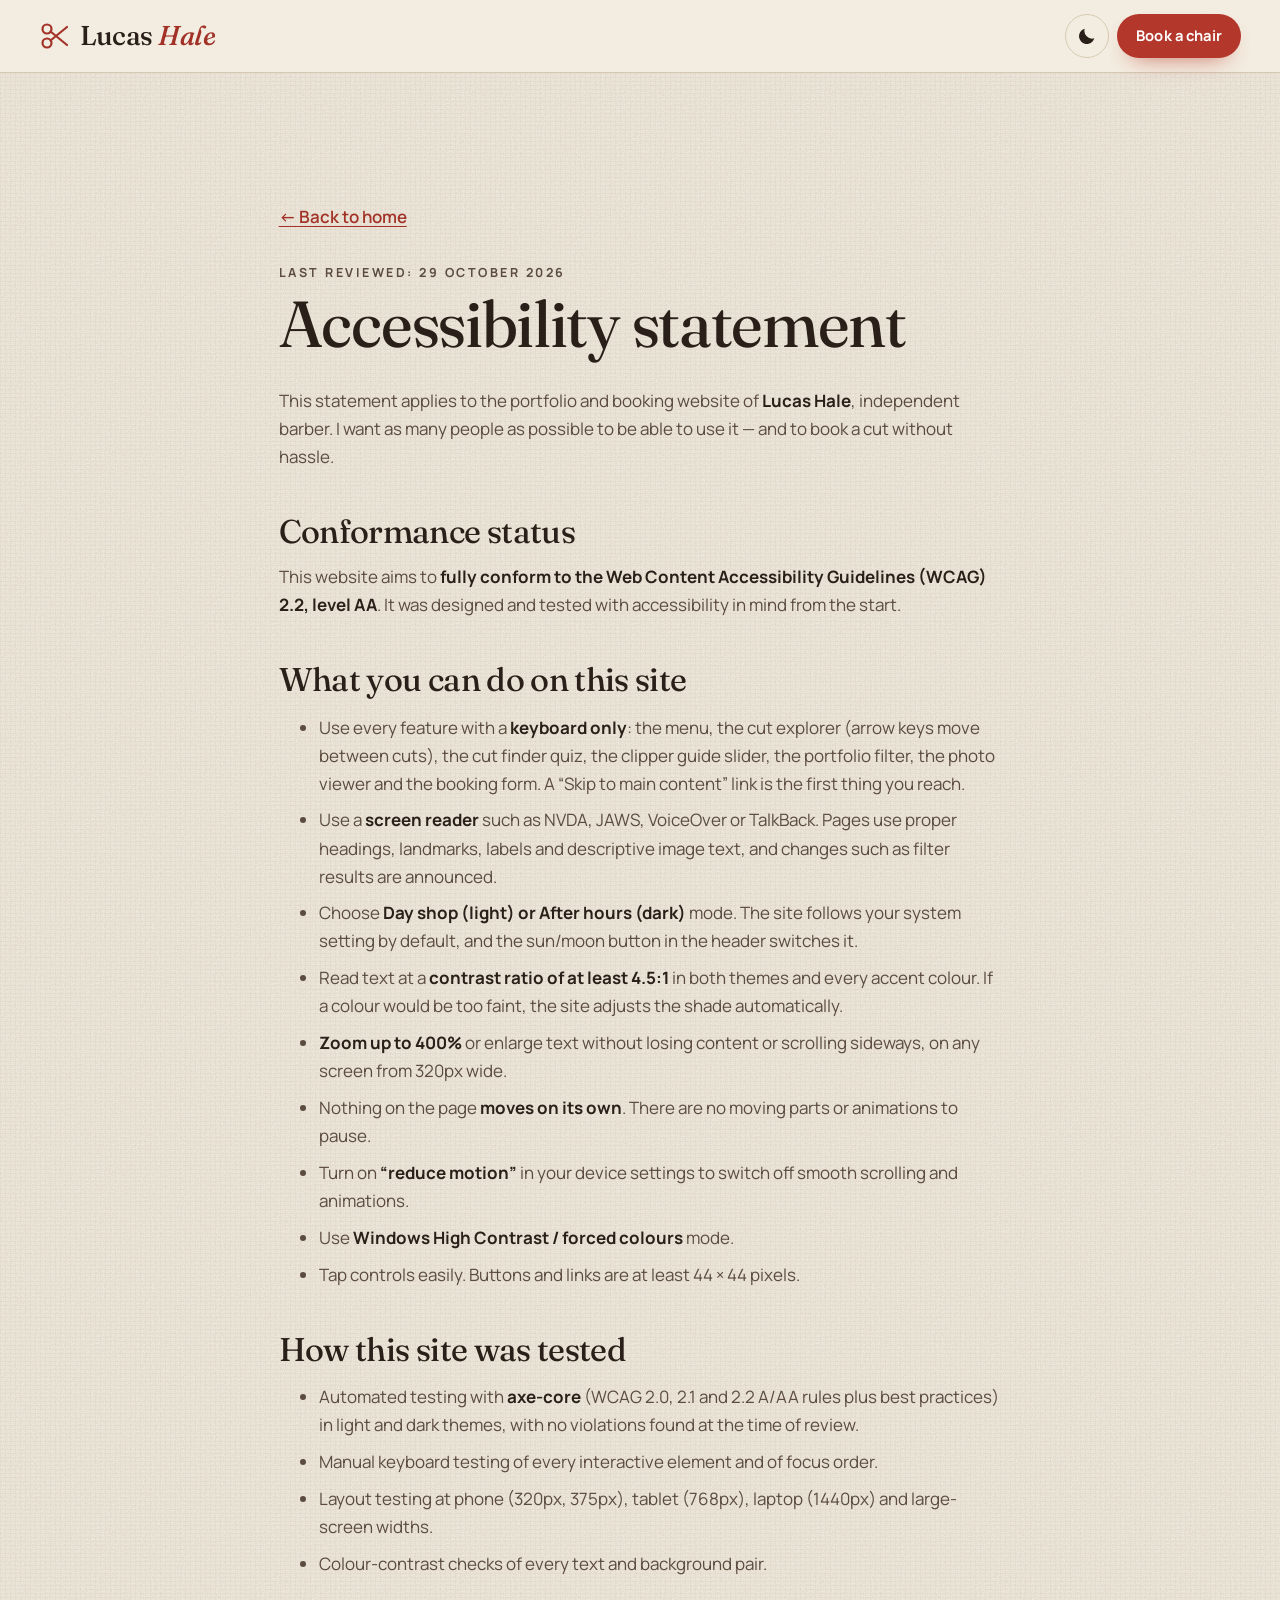
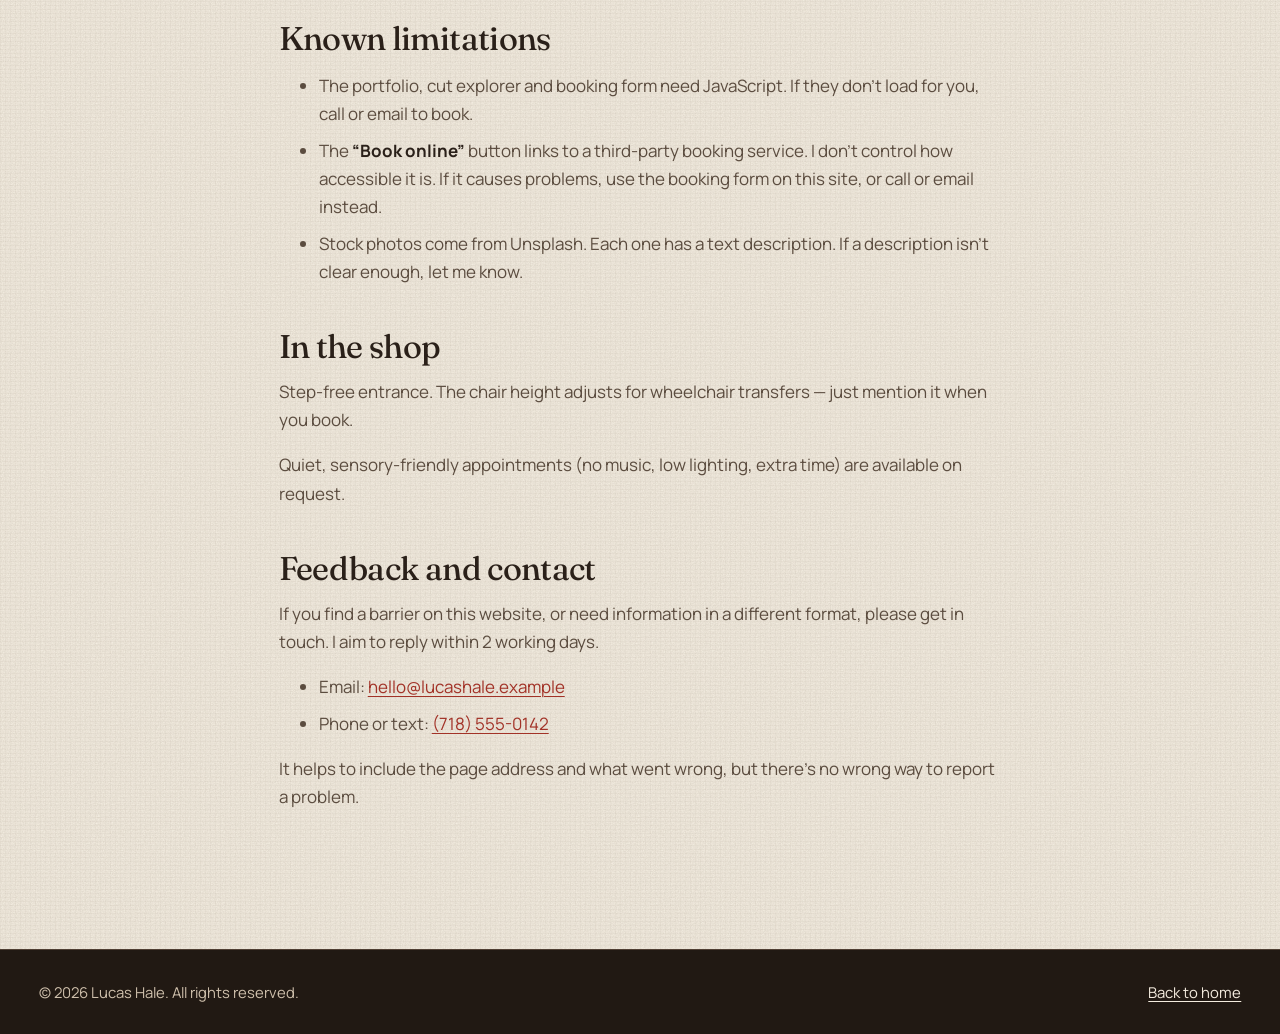
==== commit fabb6ae2: "Redesign the hero as a barbershop shopfront Striped canvas awning, a shop window with the barber's n" ====
--- a/accessibility.html
+++ b/accessibility.html
@@ -55,7 +55,7 @@
         <li>Choose <strong>Day shop (light) or After hours (dark)</strong> mode. The site follows your system setting by default, and the sun/moon button in the header switches it.</li>
         <li>Read text at a <strong>contrast ratio of at least 4.5:1</strong> in both themes and every accent colour. If a colour would be too faint, the site adjusts the shade automatically.</li>
         <li><strong>Zoom up to 400%</strong> or enlarge text without losing content or scrolling sideways, on any screen from 320px wide.</li>
-        <li>Nothing on the page <strong>moves on its own</strong>. The only animation is a short spin of the “Book a chair” badge when you point at it.</li>
+        <li>Nothing on the page <strong>moves on its own</strong>. There are no moving parts or animations to pause.</li>
         <li>Turn on <strong>“reduce motion”</strong> in your device settings to switch off smooth scrolling and animations.</li>
         <li>Use <strong>Windows High Contrast / forced colours</strong> mode.</li>
         <li>Tap controls easily. Buttons and links are at least 44 × 44 pixels.</li>
--- a/css/styles.css
+++ b/css/styles.css
@@ -489,81 +489,264 @@
   .js .nav-menu .btn { margin: 0 0.25rem 0 0.75rem; width: auto; }
 }
 
-/* ---------- Hero ---------- */
-.hero { position: relative; padding-top: clamp(2.5rem, 1.5rem + 4vw, 5.5rem); overflow: hidden; }
-.hero-grid { display: grid; gap: clamp(2.5rem, 1rem + 5vw, 5rem); align-items: center; }
-.hero h1 { margin-bottom: 1.75rem; line-height: 0.95; letter-spacing: -0.035em; }
-.hero h1 .line { display: block; }
-.hero h1 .accent { font-style: italic; color: var(--accent-text); padding-left: 0.6em; }
-.hero-actions { display: flex; flex-wrap: wrap; gap: 0.75rem; margin-top: 2.25rem; }
-
-.hero-media { position: relative; width: min(100%, 470px); justify-self: center; padding: 0 0 1.5rem 1.5rem; }
-.hero-media::before {
-  /* striped "shadow" behind the arch */
+/* ---------- Hero: the shopfront ----------
+   A striped canvas awning over a painted shopfront: the left pane is the
+   shop window with the barber's name in gold leaf, the right pane is the
+   door with the barber seen through its glass, and a wooden sill below. */
+.hero {
+  position: relative;
+  padding: clamp(1.75rem, 1rem + 3vw, 3.5rem) 0 clamp(2.5rem, 1.5rem + 3vw, 4.5rem);
+  overflow: hidden;
+  /* window glass and lettering stay the same in both modes; the paint changes */
+  --glass-text: #f4ead6;
+  --glass-gold: #e5c47c;
+}
+
+/* Awning: canvas stripes with a scalloped edge */
+.awning {
+  position: relative;
+  z-index: 2;
+  height: clamp(48px, 36px + 2vw, 66px);
+  margin: 0 calc(-1 * clamp(6px, 1vw, 14px));
+  background:
+    linear-gradient(180deg, rgba(0, 0, 0, 0.22), transparent 35%, transparent 70%, rgba(0, 0, 0, 0.18)),
+    var(--grain-dark),
+    repeating-linear-gradient(90deg, var(--accent) 0 34px, var(--awning-b) 34px 68px);
+  -webkit-mask: radial-gradient(circle 17px at 17px calc(100% - 17px), #000 97%, transparent) 0 0 / 34px 100% repeat-x,
+                linear-gradient(#000 0 0) 0 0 / 100% calc(100% - 17px) no-repeat;
+          mask: radial-gradient(circle 17px at 17px calc(100% - 17px), #000 97%, transparent) 0 0 / 34px 100% repeat-x,
+                linear-gradient(#000 0 0) 0 0 / 100% calc(100% - 17px) no-repeat;
+  filter: drop-shadow(0 6px 6px rgba(0, 0, 0, 0.25));
+}
+.awning::before {
+  /* the rod the canvas hangs from */
   content: "";
   position: absolute;
-  inset: 1.5rem 1.5rem 0 0;
-  border-radius: var(--arch);
-  background: repeating-linear-gradient(-45deg, var(--pole-a) 0 3px, transparent 3px 10px, var(--pole-c) 10px 13px, transparent 13px 20px);
-  opacity: 0.55;
-}
-.arch-frame {
+  inset: 0 0 auto;
+  height: 6px;
+  background: linear-gradient(180deg, #e9cf8f, #9c7230);
+}
+
+/* Painted frame holding window + door */
+.shopfront-panes {
+  display: grid;
+  gap: clamp(10px, 1.4vw, 18px);
+  margin-top: -14px;
+  padding: calc(14px + clamp(10px, 1.4vw, 18px)) clamp(10px, 1.4vw, 18px) clamp(10px, 1.4vw, 18px);
+  background: var(--grain-dark), var(--shopfront);
+  box-shadow: inset 0 0 0 1px rgba(0, 0, 0, 0.35), var(--shadow);
+}
+.window, .door-glass { box-shadow: 0 0 0 5px var(--shopfront), 0 0 0 6px var(--pinstripe), inset 0 0 40px rgba(0, 0, 0, 0.6); }
+
+/* Shop window */
+.window {
   position: relative;
+  display: flex;
+  flex-direction: column;
+  align-items: center;
+  justify-content: center;
+  gap: 2rem;
+  min-height: clamp(380px, 56vh, 580px);
+  padding: clamp(1.75rem, 1rem + 3vw, 3.5rem) clamp(0.75rem, 0.25rem + 3vw, 3rem);
+  overflow: hidden;
+  background: var(--glass);
+  color: var(--glass-text);
+  text-align: center;
+}
+.window::after {
+  /* reflections on the glass */
+  content: "";
+  position: absolute;
+  inset: 0;
+  pointer-events: none;
+  background: linear-gradient(115deg, transparent 0 24%, rgba(255, 255, 255, 0.07) 24% 31%, transparent 31% 58%, rgba(255, 255, 255, 0.045) 58% 61%, transparent 61%);
+}
+.window-lettering { position: relative; z-index: 1; width: 100%; max-width: 660px; }
+.window-est,
+.window-trade {
+  margin: 0;
+  color: var(--glass-gold);
+  font-size: var(--fs-xs);
+  font-weight: 800;
+  letter-spacing: 0.3em;
+  text-transform: uppercase;
+}
+.window-est { display: flex; align-items: center; justify-content: center; gap: 0.9rem; }
+.window-est::before, .window-est::after { content: ""; width: 2.5rem; height: 1px; background: currentColor; }
+.window-est:empty { display: none; }
+.window-name { margin: 0.25rem 0 0; line-height: 0; }
+.name-arch { display: block; width: 100%; height: auto; overflow: visible; }
+.name-gold {
+  font-family: var(--font-display);
+  font-size: 128px;
+  font-weight: 700;
+  letter-spacing: 6px;
+  text-transform: uppercase;
+  fill: url(#gold-leaf);
+  stroke: #1a110b;
+  stroke-width: 7px;
+  stroke-linejoin: round;
+  paint-order: stroke;
+  filter: drop-shadow(5px 6px 0 rgba(0, 0, 0, 0.55));
+}
+.window-trade { margin-top: 0.6rem; letter-spacing: 0.24em; }
+.window-motto {
+  margin: 1.4rem auto 0;
+  max-width: 22ch;
+  font-family: var(--font-display);
+  font-size: clamp(1.45rem, 1rem + 1.9vw, 2.4rem);
+  font-style: italic;
+  line-height: 1.15;
+  color: var(--glass-text);
+}
+.window-motto .accent { color: var(--accent-on-dark); }
+.window-services {
+  display: flex;
+  flex-wrap: wrap;
+  justify-content: center;
+  gap: 0.3rem 0;
+  margin: 1.5rem auto 0;
+  padding: 0.55rem 0;
+  max-width: 34rem;
+  border-block: 1px solid color-mix(in srgb, var(--glass-gold) 55%, transparent);
+  font-size: var(--fs-xs);
+  font-weight: 700;
+  letter-spacing: 0.2em;
+  text-transform: uppercase;
+}
+.window-services span + span::before { content: "✂"; margin: 0 0.8rem; color: var(--glass-gold); letter-spacing: 0; }
+.window-services:empty { display: none; }
+
+/* "Taking new clients" card taped inside the glass */
+.window-card {
+  position: relative;
+  z-index: 1;
+  display: inline-flex;
+  align-items: center;
+  gap: 0.55rem;
+  margin: 0;
+  padding: 0.65rem 1.1rem;
+  background: #f7f0e1;
+  color: #2a2019;
+  font-weight: 700;
+  font-size: var(--fs-sm);
+  transform: rotate(-2.5deg);
+  box-shadow: 0 8px 14px -6px rgba(0, 0, 0, 0.6);
+}
+.window-card::before {
+  content: "";
+  position: absolute;
+  top: -9px;
+  left: 50%;
+  width: 54px;
+  height: 18px;
+  transform: translateX(-50%) rotate(3deg);
+  background: rgba(240, 228, 196, 0.7);
+}
+
+/* Door */
+.door { display: flex; flex-direction: column; align-items: center; gap: 14px; }
+.door-glass {
+  position: relative;
+  width: 100%;
+  max-width: 440px;
+  aspect-ratio: 4 / 5;
   border-radius: var(--arch);
   overflow: hidden;
   background: var(--bg-deep);
-  box-shadow: var(--shadow);
-}
-.arch-frame img { width: 100%; aspect-ratio: 4 / 5; object-fit: cover; }
-.hero-badge {
+}
+.door-glass img { width: 100%; height: 100%; object-fit: cover; object-position: 50% 25%; }
+.door-glass::after {
+  content: "";
   position: absolute;
-  top: 18%;
-  right: -0.5rem;
-  display: inline-flex; align-items: center; gap: 0.5rem;
+  inset: 0;
+  pointer-events: none;
+  background: linear-gradient(115deg, transparent 0 40%, rgba(255, 255, 255, 0.1) 40% 46%, transparent 46%);
+}
+.door-sign {
+  position: absolute;
+  z-index: 1;
+  top: 5%;
+  left: 50%;
   margin: 0;
-  padding: 0.55rem 1rem;
-  background: var(--surface);
+  padding: 0.3rem 0.9rem;
+  transform: translateX(-50%) rotate(-3deg);
+  background: #f7f0e1;
+  color: #8f2018;
+  border: 2px solid currentColor;
+  border-radius: 4px;
+  font-family: var(--font-display);
+  font-size: clamp(0.95rem, 0.8rem + 0.5vw, 1.2rem);
+  font-weight: 700;
+  letter-spacing: 0.14em;
+  text-transform: uppercase;
+  box-shadow: 0 8px 12px -6px rgba(0, 0, 0, 0.6);
+}
+.door-sign.is-closed { color: #2a2019; }
+.door-sign:empty { display: none; }
+.door-sign::before {
+  /* the string it hangs from */
+  content: "";
+  position: absolute;
+  bottom: 100%;
+  left: 50%;
+  width: 56%;
+  height: 22px;
+  transform: translateX(-50%);
+  border: 1.5px solid #c9a15a;
+  border-bottom: 0;
+  border-radius: 50% 50% 0 0;
+}
+.door-push {
+  padding: 0.35rem 1.5rem;
+  border-radius: 3px;
+  background: linear-gradient(180deg, #ecd394, #b8893a);
+  color: #2a1a0b;
+  font-size: 0.7rem;
+  font-weight: 800;
+  letter-spacing: 0.32em;
+  text-transform: uppercase;
+  box-shadow: inset 0 1px 0 rgba(255, 255, 255, 0.5), 0 2px 3px rgba(0, 0, 0, 0.4);
+}
+
+/* Sill */
+.sill {
+  position: relative;
+  display: grid;
+  gap: 1.5rem;
+  padding: clamp(1.4rem, 1rem + 2vw, 2.4rem) clamp(1rem, 0.5rem + 2.5vw, 2.75rem);
+  margin: 0 calc(-1 * clamp(4px, 0.8vw, 10px));
+  background: var(--sill);
   color: var(--text);
-  border: 1px solid var(--border);
-  font-weight: 700;
-  font-size: var(--fs-sm);
-  border-radius: var(--radius-btn);
-  box-shadow: var(--shadow);
-}
-.dot { width: 9px; height: 9px; border-radius: 50%; background: #2a8c52; box-shadow: 0 0 0 4px rgba(42, 140, 82, 0.22); }
-.seal {
-  position: absolute;
-  left: -0.25rem;
-  bottom: 0;
-  width: clamp(104px, 9vw + 60px, 132px);
-  aspect-ratio: 1;
-  border-radius: 50%;
-  color: var(--on-accent);
-  text-decoration: none;
-}
-.seal svg { width: 100%; height: 100%; transition: transform 1.2s ease; }
-.seal-bg { fill: var(--accent); }
-.seal-text { fill: currentColor; font-family: var(--font-body); font-size: 10.5px; font-weight: 700; letter-spacing: 2.2px; }
-.seal-icon { color: currentColor; }
-.seal:hover svg, .seal:focus-visible svg { transform: rotate(120deg); }
-.seal:focus-visible { outline-offset: 4px; border-radius: 50%; }
-
+  border-top: 10px solid var(--sill-edge);
+  box-shadow: 0 18px 30px -18px rgba(0, 0, 0, 0.55);
+}
+.sill .lead { margin: 0; max-width: 48ch; color: var(--muted); }
+.sill .hero-actions { margin: 0; }
+.hero-actions { display: flex; flex-wrap: wrap; gap: 0.75rem; }
 .hero-stats {
   list-style: none;
-  margin: clamp(2.5rem, 1.5rem + 3vw, 4.5rem) 0 0;
-  padding: 1.5rem 0 clamp(2rem, 1rem + 3vw, 3.5rem);
+  margin: 0;
+  padding: 1.25rem 0 0;
   display: grid;
   grid-template-columns: repeat(auto-fit, minmax(5.5rem, 1fr));
   gap: 1.25rem clamp(0.75rem, 0.25rem + 2vw, 2rem);
   border-top: 1px solid var(--border);
 }
 .hero-stats li { display: flex; flex-direction: column; gap: 0.15rem; }
-.hero-stats strong { font-family: var(--font-display); font-weight: 400; font-size: clamp(1.6rem, 1rem + 3vw, 3.2rem); line-height: 1; letter-spacing: -0.03em; white-space: nowrap; }
+.hero-stats strong { font-family: var(--font-display); font-weight: 400; font-size: clamp(1.6rem, 1rem + 2.4vw, 2.8rem); line-height: 1; letter-spacing: -0.03em; white-space: nowrap; }
 .hero-stats span { color: var(--muted); font-size: var(--fs-sm); }
 .hero-stats strong span { color: inherit; font-size: inherit; }
+.dot { width: 9px; height: 9px; border-radius: 50%; background: #2a8c52; box-shadow: 0 0 0 4px rgba(42, 140, 82, 0.22); }
+
 @media (min-width: 900px) {
-  .hero-grid { grid-template-columns: 1.2fr 0.8fr; }
-  .hero-media { justify-self: end; }
+  .shopfront-panes { grid-template-columns: 1fr minmax(260px, 0.6fr); }
+  .door-glass { flex: 1; aspect-ratio: auto; max-width: none; min-height: 0; }
+  .sill { grid-template-columns: 1fr auto; align-items: center; }
+  .sill .hero-stats { grid-column: 1 / -1; }
+}
+@media (max-width: 899px) {
+  .door { padding: 0.5rem 0 0.25rem; }
 }
 
 
@@ -580,6 +763,8 @@
 .section-head-row p:last-child { margin-bottom: 0; color: var(--muted); }
 
 /* ---------- About ---------- */
+.arch-frame { position: relative; border-radius: var(--arch); overflow: hidden; background: var(--bg-deep); box-shadow: var(--shadow); }
+.arch-frame img { width: 100%; aspect-ratio: 4 / 5; object-fit: cover; }
 .about-grid { display: grid; gap: 3rem 5rem; align-items: center; }
 .about-media { width: min(100%, 420px); position: relative; }
 .about-media::after {
@@ -1105,17 +1290,17 @@
 }
 
 /* ---------- Day shop ---------- */
-/* Oak-panelled wall behind the hero portrait */
-[data-theme="light"] .hero::before {
-  content: "";
-  position: absolute;
-  inset: 0 0 0 auto;
-  width: 42%;
-  background: var(--oak);
-  box-shadow: inset 18px 0 30px -18px rgba(60, 35, 15, 0.35);
-}
-.hero > .container { position: relative; z-index: 1; }
-@media (max-width: 899px) { [data-theme="light"] .hero::before { display: none; } }
+/* Shopfront paint: forest green with a gold pinstripe; dark glass in daylight */
+[data-theme="light"] .hero {
+  --shopfront: #2e4636;
+  --pinstripe: #c9a15a;
+  --awning-b: #f4ead6;
+  --glass: linear-gradient(165deg, #1f2925 0%, #121815 55%, #0c100e 100%);
+  --sill: var(--oak);
+  --sill-edge: #8a5a36;
+  --muted: #3d2f24;
+  --border: rgba(42, 32, 25, 0.28);
+}
 /* Morning light across the linen */
 [data-theme="light"] .hero {
   background-image: radial-gradient(60% 55% at 10% 0%, rgba(255, 236, 196, 0.55), transparent 70%), var(--texture);
@@ -1141,7 +1326,17 @@
 [data-theme="dark"] .hero {
   background-image: radial-gradient(55% 45% at 78% 8%, rgba(240, 180, 90, 0.15), transparent 70%), var(--texture);
 }
-[data-theme="dark"] .hero h1 .accent { text-shadow: 0 0 34px color-mix(in srgb, var(--accent) 45%, transparent); }
+/* After hours: black-lacquer shopfront, the shop lit warm from inside */
+[data-theme="dark"] .hero {
+  --shopfront: #140e0a;
+  --pinstripe: #b48a45;
+  --awning-b: #e9dcc2;
+  --glass: radial-gradient(75% 65% at 45% 35%, #4d2f17 0%, #26170c 55%, #0f0a06 100%);
+  --sill: var(--grain-light), repeating-linear-gradient(90deg, rgba(255, 228, 190, 0.02) 0 1px, transparent 1px 9px, rgba(0, 0, 0, 0.1) 9px 11px, transparent 11px 23px), var(--surface);
+  --sill-edge: #3d2a1c;
+}
+[data-theme="dark"] .name-gold { filter: drop-shadow(5px 6px 0 rgba(0, 0, 0, 0.6)) drop-shadow(0 0 18px rgba(240, 190, 100, 0.35)); }
+[data-theme="dark"] .window-motto .accent { text-shadow: 0 0 24px color-mix(in srgb, var(--accent) 50%, transparent); }
 [data-theme="dark"] .section-alt { background-image: var(--wainscot), var(--texture); }
 
 /* Leather panels get stitched seams */
@@ -1170,17 +1365,17 @@
   html { scroll-behavior: auto; }
   *, *::before, *::after { animation-duration: 0.01ms !important; animation-iteration-count: 1 !important; transition-duration: 0.01ms !important; }
   .btn:hover, .gallery-btn:hover img, .gallery-btn:focus-visible img { transform: none; }
-  .seal svg { animation: none; }
 }
 @media (forced-colors: active) {
   .btn, .filter, .nav-toggle, .gallery-btn, .review, .cut-tab, .choice span, .ticket, .hours-card, .menu-board { border: 1px solid CanvasText; }
   .filter[aria-pressed="true"], .cut-tab[aria-selected="true"], .choice input:checked + span { forced-color-adjust: none; background: Highlight; color: HighlightText; }
   .nav-toggle-bars, .nav-toggle-bars::before, .nav-toggle-bars::after { background: CanvasText; }
-  .pole, .strop, .hero-media::before, .hero::before { display: none; }
+  .pole, .strop, .awning, .window::after, .door-glass::after { display: none; }
+  .name-gold { fill: CanvasText; stroke: none; filter: none; }
 }
 @media (min-width: 1800px) { :root { --max: 1440px; } }
 @media print {
-  .site-header, .topbar, .skip-link, .hero-actions, .seal, .filters, .lightbox, .book-form, .social, #finder, #guards, .pole { display: none !important; }
+  .site-header, .topbar, .skip-link, .hero-actions, .awning, .door, .filters, .lightbox, .book-form, .social, #finder, #guards, .pole { display: none !important; }
   body, .invert, .site-footer { background: #fff; color: #000; }
   a { color: #000; }
 }
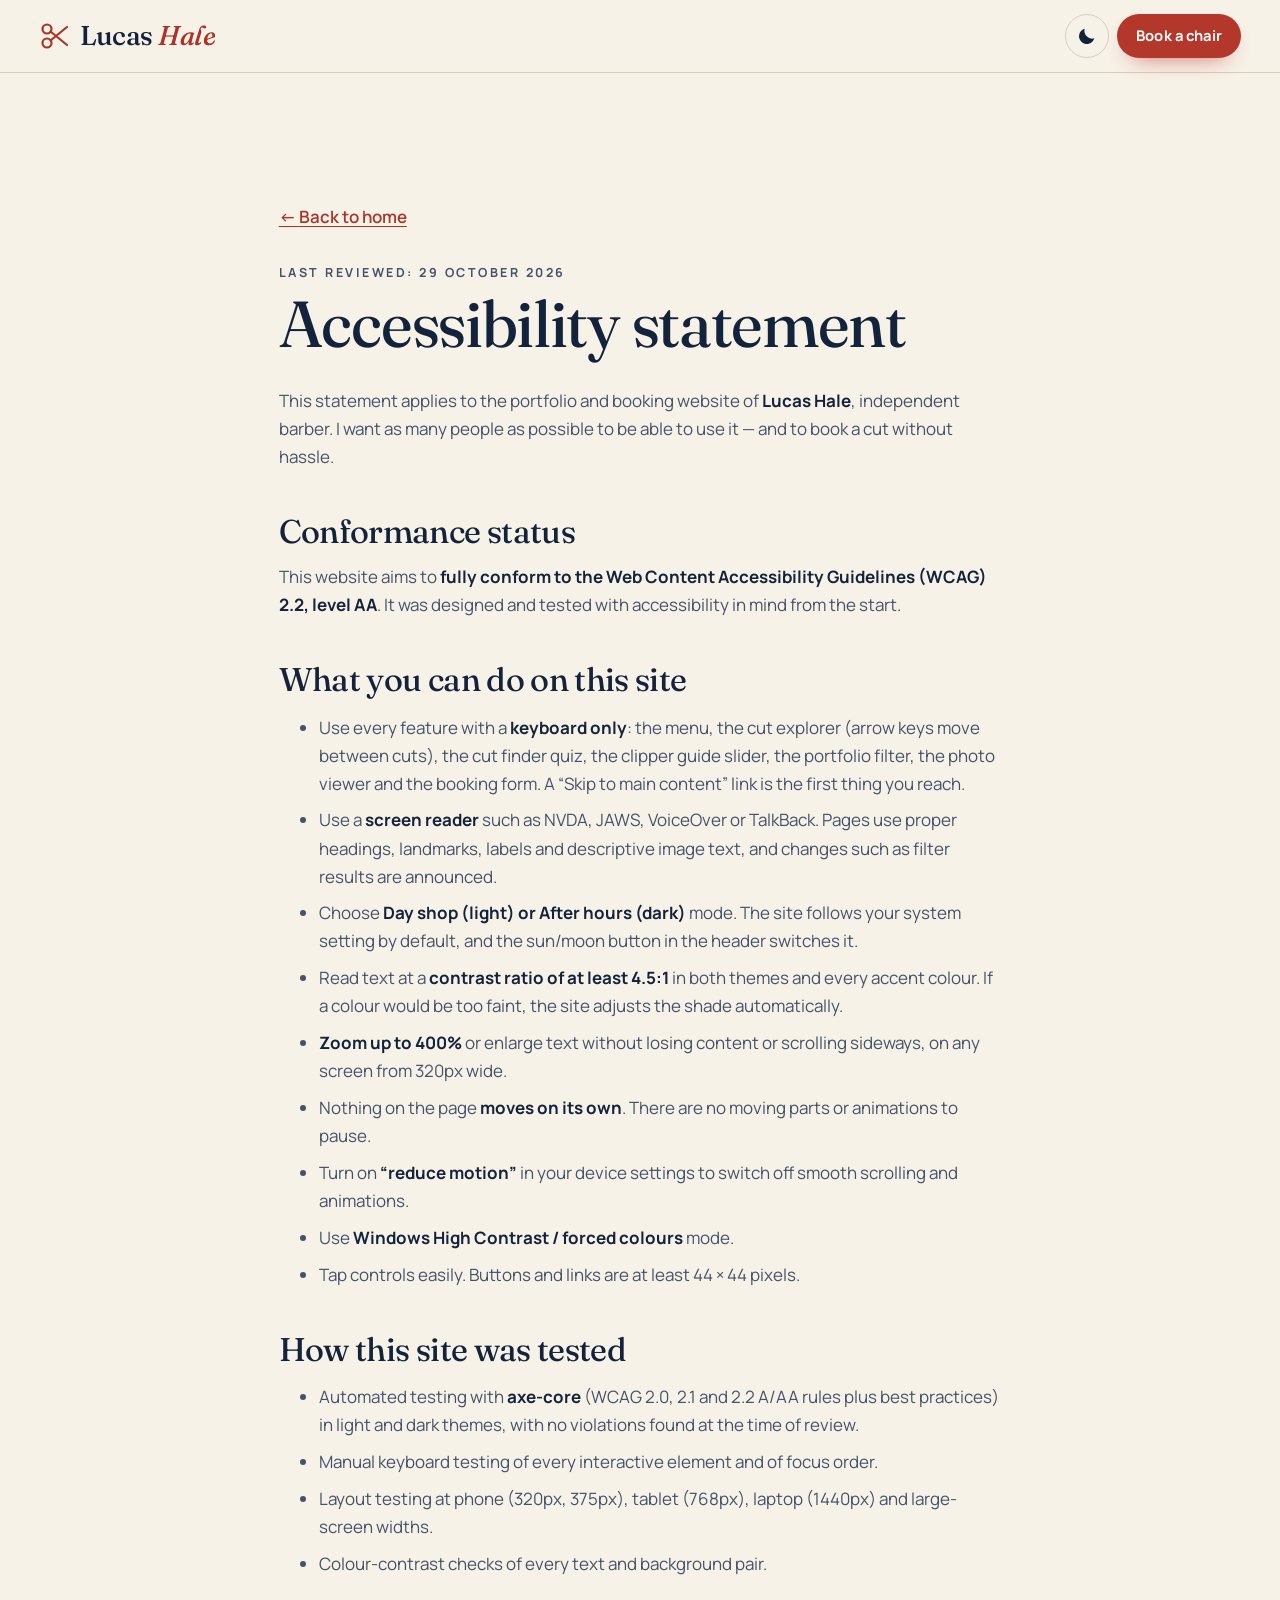
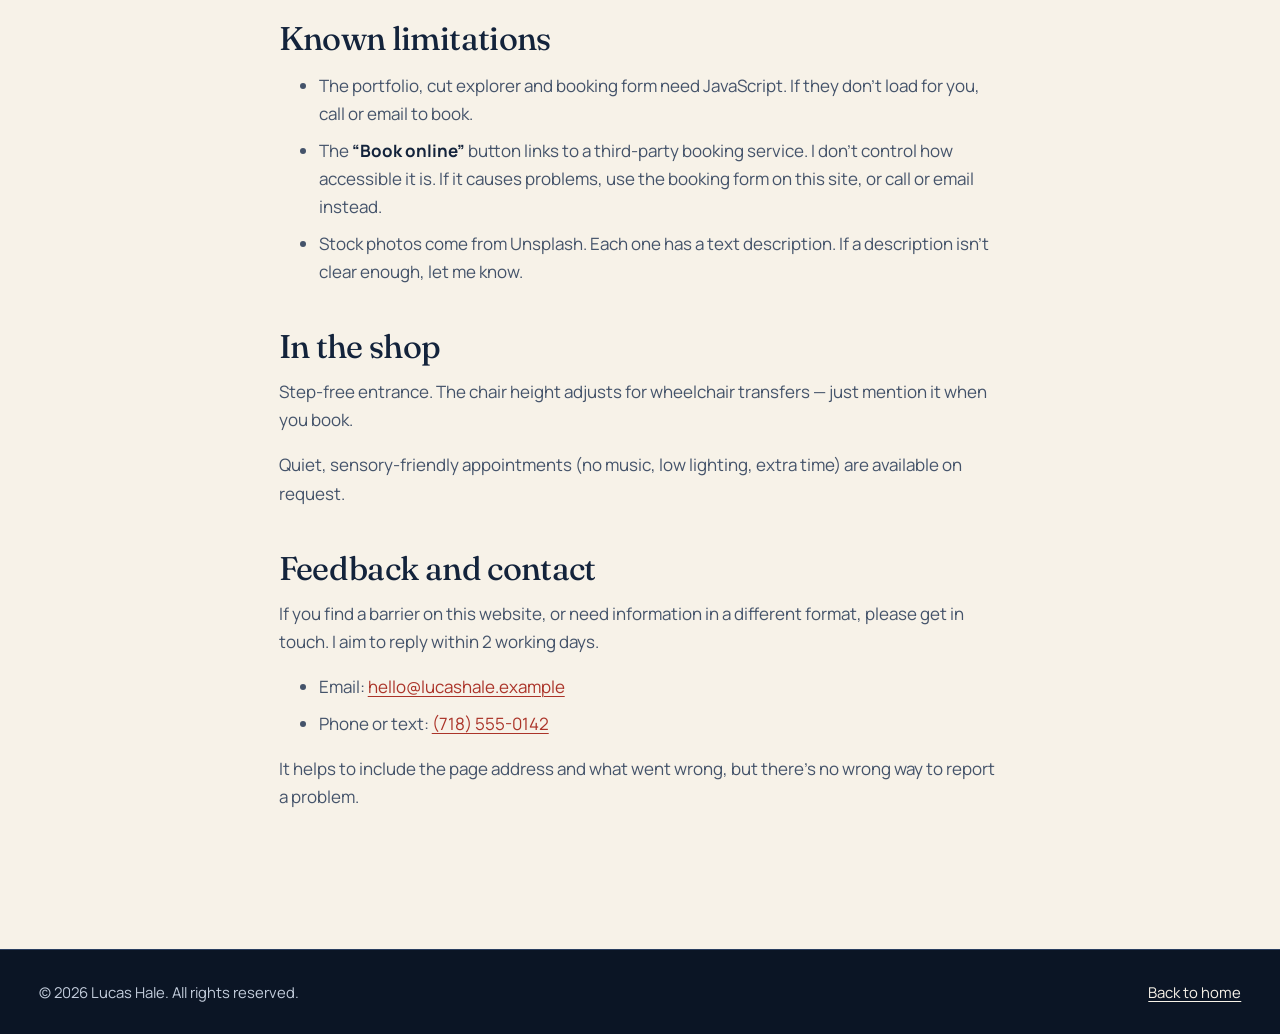
==== commit 5531c747: "Redesign hero as a cut gallery strip, switch to classic barber colours The hero now shows the barber" ====
--- a/accessibility.html
+++ b/accessibility.html
@@ -5,7 +5,7 @@
   <meta name="viewport" content="width=device-width, initial-scale=1">
   <title>Accessibility statement — Lucas Hale, Barber</title>
   <meta name="description" content="How this website is made accessible, known limitations, and how to report a barrier.">
-  <meta name="theme-color" content="#f4eee2">
+  <meta name="theme-color" content="#f7f2e8">
   <link rel="icon" href="assets/img/favicon.svg" type="image/svg+xml">
   <link rel="preconnect" href="https://fonts.googleapis.com">
   <link rel="preconnect" href="https://fonts.gstatic.com" crossorigin>
--- a/css/styles.css
+++ b/css/styles.css
@@ -1,5 +1,5 @@
 /* =========================================================
-   Barber portfolio — "Organic barbershop" theme.
+   Barber portfolio — "Classic barbershop" theme.
    Mobile-first. Colours, fonts and shapes are tokens set by
    js/core.js from js/config.js (editable in the admin panel).
    The values below are the no-JS fallbacks.
@@ -37,55 +37,41 @@
 }
 
 /* ---------- Tone sets ----------
-   DAY SHOP (light): raw linen, kraft paper, oiled oak and espresso ink,
-     with olive greens. Feature panels (.invert) are moss-green leather;
-     the footer is dark oak.
-   AFTER HOURS (dark): walnut and tobacco by lamplight, brass trim.
-     Feature panels (.invert) are cognac saddle leather with stitched seams.
-   Every tone carries a fine paper/hide grain so nothing reads as flat. */
-
-/* Grain: fractal noise, tinted per mode */
-:root {
-  --grain-dark: url("data:image/svg+xml,%3Csvg xmlns='http://www.w3.org/2000/svg' width='180' height='180'%3E%3Cfilter id='n'%3E%3CfeTurbulence type='fractalNoise' baseFrequency='.85' numOctaves='3' stitchTiles='stitch'/%3E%3CfeColorMatrix values='0 0 0 0 .16 0 0 0 0 .11 0 0 0 0 .07 0 0 0 .16 0'/%3E%3C/filter%3E%3Crect width='100%25' height='100%25' filter='url(%23n)'/%3E%3C/svg%3E");
-  --grain-light: url("data:image/svg+xml,%3Csvg xmlns='http://www.w3.org/2000/svg' width='180' height='180'%3E%3Cfilter id='n'%3E%3CfeTurbulence type='fractalNoise' baseFrequency='.8' numOctaves='3' stitchTiles='stitch'/%3E%3CfeColorMatrix values='0 0 0 0 1 0 0 0 0 .9 0 0 0 0 .75 0 0 0 .07 0'/%3E%3C/filter%3E%3Crect width='100%25' height='100%25' filter='url(%23n)'/%3E%3C/svg%3E");
-  /* loose linen weave */
-  --weave: repeating-linear-gradient(0deg, rgba(90, 70, 45, 0.035) 0 1px, transparent 1px 4px),
-           repeating-linear-gradient(90deg, rgba(90, 70, 45, 0.03) 0 1px, transparent 1px 5px);
-}
-
-/* Day shop */
+   Classic barber: navy, cream and pole red.
+   LIGHT: cream paper with navy ink; feature panels (.invert) and the footer are navy.
+   DARK: midnight navy with cream type and gold-leaf details; feature panels are
+   a lighter navy so they still stand apart. */
+
+/* Light */
 :root,
 [data-theme="light"] {
-  --bg: #f4eee2;
-  --bg-alt: #ebe2d1;
-  --bg-deep: #e0d4bd;
-  --surface: #fbf8f2;
-  --text: #2a2019;
-  --muted: #5b4c3f;
-  --border: #d6c9b2;
-  --field-border: #857261;
-  --decor: #4a5634;
+  --bg: #f7f2e8;
+  --bg-alt: #efe6d6;
+  --bg-deep: #e6dac5;
+  --surface: #fffdf8;
+  --text: #13233b;
+  --muted: #44536a;
+  --border: #dacdb8;
+  --field-border: #6f7a8c;
+  --decor: #1f4e8c;
   --eyebrow: var(--accent-text);
   --accent-text: var(--accent-on-light);
-  --focus: #2a2019;
+  --focus: #13233b;
   --error: #a3241b;
-  --success: #335a24;
-  --status-ok-bg: #e6ecd8;
-  --status-err-bg: #f6e1d9;
-  --header-bg: rgba(244, 238, 226, 0.93);
-  --ghost-hover: rgba(42, 32, 25, 0.06);
-  --contrast-bg: #2a2019;
-  --contrast-text: #f4eee2;
-  --topbar-bg: #3a2b20;
-  --topbar-text: #f4eee2;
-  --strop-a: #6b4126;
-  --strop-b: #8a5a36;
+  --success: #1f6b3a;
+  --status-ok-bg: #e2efe3;
+  --status-err-bg: #f8e3df;
+  --header-bg: rgba(247, 242, 232, 0.94);
+  --ghost-hover: rgba(19, 35, 59, 0.06);
+  --contrast-bg: #13233b;
+  --contrast-text: #f7f2e8;
+  --topbar-bg: #13233b;
+  --topbar-text: #f7f2e8;
   --pole-a: var(--accent);
-  --pole-b: #fbf8f2;
-  --pole-c: var(--decor);
-  --stitch: transparent;
-  --texture: var(--grain-dark), var(--weave);
-  --shadow: 0 30px 60px -30px rgba(60, 40, 20, 0.42);
+  --pole-b: #fffdf8;
+  --pole-c: #1f4e8c;
+  --texture: none;
+  --shadow: 0 30px 60px -30px rgba(19, 35, 59, 0.45);
   color-scheme: light;
 }
 
@@ -97,103 +83,84 @@
   --eyebrow: var(--decor);
   --focus: #f2cf7a;
   --error: #ff9d90;
-  --success: #b5d98f;
-  --status-ok-bg: #26301a;
-  --status-err-bg: #3a1c18;
-  --ghost-hover: rgba(255, 240, 220, 0.07);
-  --stitch: transparent;
-  --texture: var(--grain-light);
+  --success: #8fdcae;
+  --status-ok-bg: #14302a;
+  --status-err-bg: #3a1c22;
+  --ghost-hover: rgba(255, 255, 255, 0.07);
+  --texture: none;
   --shadow: 0 30px 60px -30px rgba(0, 0, 0, 0.85);
   color-scheme: dark;
 }
 
-/* After hours: walnut, tobacco & brass */
+/* Dark: midnight navy */
 [data-theme="dark"],
 .tone-dark {
-  --bg: #19130f;
-  --bg-alt: #201812;
-  --bg-deep: #120d0a;
-  --surface: #2a1e16;
-  --text: #f1e7d6;
-  --muted: #c8b59d;
-  --border: #4a3729;
-  --field-border: #9d8672;
-  --decor: #c9a15a;
-  --header-bg: rgba(25, 19, 15, 0.93);
-  --contrast-bg: #f1e7d6;
-  --contrast-text: #19130f;
-  --topbar-bg: #120d0a;
-  --topbar-text: #f1e7d6;
-  --strop-a: #3d2416;
-  --strop-b: #5a3721;
+  --bg: #0d1626;
+  --bg-alt: #111d31;
+  --bg-deep: #09111e;
+  --surface: #16253d;
+  --text: #f3ede1;
+  --muted: #b9c3d3;
+  --border: #2a3a55;
+  --field-border: #8290a8;
+  --decor: #e0c27e;
+  --header-bg: rgba(13, 22, 38, 0.94);
+  --contrast-bg: #f3ede1;
+  --contrast-text: #0d1626;
+  --topbar-bg: #09111e;
+  --topbar-text: #f3ede1;
   --pole-a: var(--accent);
-  --pole-b: #f1e7d6;
-  --pole-c: #c9a15a;
-  --stitch: rgba(201, 161, 90, 0.45);
-  /* walnut grain under the paper noise */
-  --texture: var(--grain-light),
-             repeating-linear-gradient(90deg, rgba(255, 228, 190, 0.016) 0 1px, transparent 1px 7px, rgba(0, 0, 0, 0.08) 7px 9px, transparent 9px 17px);
-}
-
-/* Day shop feature panels: moss-green leather */
+  --pole-b: #f3ede1;
+  --pole-c: #4f7fc0;
+}
+
+/* Light-mode feature panels: navy */
 [data-theme="light"] .invert {
-  --bg: #262c20;
-  --bg-alt: #2b3224;
-  --bg-deep: #1e2319;
-  --surface: #313a29;
-  --text: #f1ebda;
-  --muted: #cbc5ab;
-  --border: #48523b;
-  --field-border: #98a285;
-  --decor: #d6b676;
-  --contrast-bg: #f1ebda;
-  --contrast-text: #262c20;
-  --pole-b: #f1ebda;
-  --stitch: rgba(214, 182, 118, 0.45);
-  --texture: var(--grain-light),
-             radial-gradient(rgba(0, 0, 0, 0.18) 1px, transparent 1.6px) 0 0 / 5px 5px;
-}
-
-/* Day shop footer: dark oak */
+  --bg: #13233b;
+  --bg-alt: #172a45;
+  --bg-deep: #0f1c30;
+  --surface: #1d3253;
+  --text: #f7f2e8;
+  --muted: #c3cddc;
+  --border: #2d4468;
+  --field-border: #8796ad;
+  --decor: #e0c27e;
+  --contrast-bg: #f7f2e8;
+  --contrast-text: #13233b;
+  --pole-b: #f7f2e8;
+  --pole-c: #4f7fc0;
+}
+
+/* Light-mode footer: deep navy */
 [data-theme="light"] .tone-dark {
-  --bg: #2a2019;
-  --bg-alt: #312620;
-  --bg-deep: #211913;
-  --surface: #3a2d24;
-  --text: #f4ecdf;
-  --muted: #cfc0ac;
-  --border: #4f3f33;
-  --field-border: #a08d79;
-  --decor: #cfae6e;
-  --contrast-bg: #f4ecdf;
-  --contrast-text: #2a2019;
-  --strop-a: #4a2e1c;
-  --strop-b: #6b4126;
-  --pole-b: #f4ecdf;
-  --pole-c: #8a9a64;
-  --stitch: transparent;
-  --texture: var(--grain-light),
-             repeating-linear-gradient(90deg, rgba(255, 228, 190, 0.02) 0 1px, transparent 1px 9px, rgba(0, 0, 0, 0.08) 9px 11px, transparent 11px 23px);
-}
-
-/* After-hours feature panels: cognac saddle leather */
+  --bg: #0f1c30;
+  --bg-alt: #13233b;
+  --bg-deep: #0b1525;
+  --surface: #182b48;
+  --text: #f7f2e8;
+  --muted: #c3cddc;
+  --border: #2a3f60;
+  --field-border: #8796ad;
+  --decor: #e0c27e;
+  --contrast-bg: #f7f2e8;
+  --contrast-text: #0f1c30;
+  --pole-b: #f7f2e8;
+  --pole-c: #4f7fc0;
+}
+
+/* Dark-mode feature panels: a lighter navy */
 [data-theme="dark"] .invert {
-  --bg: #34200f;
-  --bg-alt: #3b2513;
-  --bg-deep: #29180a;
-  --surface: #452b17;
-  --text: #f8eddc;
-  --muted: #e0cbb1;
-  --border: #6a4a2e;
-  --field-border: #b39577;
-  --decor: #e2bf7a;
-  --contrast-bg: #f8eddc;
-  --contrast-text: #34200f;
-  --stitch: rgba(226, 191, 122, 0.5);
-  /* pebbled hide */
-  --texture: var(--grain-light),
-             radial-gradient(rgba(0, 0, 0, 0.22) 1px, transparent 1.6px) 0 0 / 5px 5px,
-             radial-gradient(rgba(255, 220, 180, 0.035) 1px, transparent 1.6px) 2px 3px / 7px 7px;
+  --bg: #172947;
+  --bg-alt: #1b2f50;
+  --bg-deep: #12213a;
+  --surface: #213a60;
+  --text: #f6f0e4;
+  --muted: #c8d1e0;
+  --border: #33507a;
+  --field-border: #8fa0bb;
+  --decor: #e6c987;
+  --contrast-bg: #f6f0e4;
+  --contrast-text: #172947;
 }
 
 /* ---------- Base ---------- */
@@ -215,7 +182,7 @@
   -webkit-font-smoothing: antialiased;
 }
 body.no-scroll { overflow: hidden; }
-/* Each tone paints its own texture: linen, wood grain, leather */
+/* Each tone can paint its own texture */
 body, .invert, .tone-dark { background-color: var(--bg); background-image: var(--texture); }
 .invert, .tone-dark { color: var(--text); }
 img, svg { display: block; max-width: 100%; }
@@ -489,245 +456,108 @@
   .js .nav-menu .btn { margin: 0 0.25rem 0 0.75rem; width: auto; }
 }
 
-/* ---------- Hero: the shopfront ----------
-   A striped canvas awning over a painted shopfront: the left pane is the
-   shop window with the barber's name in gold leaf, the right pane is the
-   door with the barber seen through its glass, and a wooden sill below. */
-.hero {
-  position: relative;
-  padding: clamp(1.75rem, 1rem + 3vw, 3.5rem) 0 clamp(2.5rem, 1.5rem + 3vw, 4.5rem);
-  overflow: hidden;
-  /* window glass and lettering stay the same in both modes; the paint changes */
-  --glass-text: #f4ead6;
-  --glass-gold: #e5c47c;
-}
-
-/* Awning: canvas stripes with a scalloped edge */
-.awning {
-  position: relative;
-  z-index: 2;
-  height: clamp(48px, 36px + 2vw, 66px);
-  margin: 0 calc(-1 * clamp(6px, 1vw, 14px));
-  background:
-    linear-gradient(180deg, rgba(0, 0, 0, 0.22), transparent 35%, transparent 70%, rgba(0, 0, 0, 0.18)),
-    var(--grain-dark),
-    repeating-linear-gradient(90deg, var(--accent) 0 34px, var(--awning-b) 34px 68px);
-  -webkit-mask: radial-gradient(circle 17px at 17px calc(100% - 17px), #000 97%, transparent) 0 0 / 34px 100% repeat-x,
-                linear-gradient(#000 0 0) 0 0 / 100% calc(100% - 17px) no-repeat;
-          mask: radial-gradient(circle 17px at 17px calc(100% - 17px), #000 97%, transparent) 0 0 / 34px 100% repeat-x,
-                linear-gradient(#000 0 0) 0 0 / 100% calc(100% - 17px) no-repeat;
-  filter: drop-shadow(0 6px 6px rgba(0, 0, 0, 0.25));
-}
-.awning::before {
-  /* the rod the canvas hangs from */
-  content: "";
-  position: absolute;
-  inset: 0 0 auto;
-  height: 6px;
-  background: linear-gradient(180deg, #e9cf8f, #9c7230);
-}
-
-/* Painted frame holding window + door */
-.shopfront-panes {
-  display: grid;
-  gap: clamp(10px, 1.4vw, 18px);
-  margin-top: -14px;
-  padding: calc(14px + clamp(10px, 1.4vw, 18px)) clamp(10px, 1.4vw, 18px) clamp(10px, 1.4vw, 18px);
-  background: var(--grain-dark), var(--shopfront);
-  box-shadow: inset 0 0 0 1px rgba(0, 0, 0, 0.35), var(--shadow);
-}
-.window, .door-glass { box-shadow: 0 0 0 5px var(--shopfront), 0 0 0 6px var(--pinstripe), inset 0 0 40px rgba(0, 0, 0, 0.6); }
-
-/* Shop window */
-.window {
-  position: relative;
+/* ---------- Hero: name up top, a strip of recent cuts below ---------- */
+.hero { position: relative; padding: clamp(2.5rem, 1.5rem + 4vw, 5.5rem) 0 clamp(2rem, 1rem + 3vw, 3.5rem); overflow: hidden; }
+.hero-top { display: grid; gap: clamp(1.5rem, 1rem + 2vw, 3rem); align-items: end; }
+.hero h1 {
+  margin: 0.5rem 0 0;
+  font-size: clamp(3.2rem, 1.4rem + 8.4vw, 9rem);
+  line-height: 0.92;
+  letter-spacing: -0.04em;
+}
+.hero h1 .last { font-style: italic; color: var(--accent-text); }
+/* The barber's portrait sits in the name like a coin, ringed in pole stripes */
+.hero-portrait {
+  display: inline-block;
+  width: 1.35em;
+  height: 0.82em;
+  margin: 0;
+  vertical-align: -0.08em;
+  padding: 0.045em;
+  border-radius: 999px;
+  background: repeating-linear-gradient(-45deg, var(--pole-a) 0 6px, var(--pole-b) 6px 12px, var(--pole-c) 12px 18px, var(--pole-b) 18px 24px);
+  box-shadow: var(--shadow);
+}
+.hero-portrait img { width: 100%; height: 100%; border-radius: 999px; object-fit: cover; object-position: 50% 30%; border: 0.025em solid var(--bg); }
+.hero-side { max-width: 34rem; }
+.hero-motto { margin: 0 0 0.75rem; font-family: var(--font-display); font-size: var(--fs-h3); line-height: 1.2; }
+.hero-motto .accent { font-style: italic; color: var(--accent-text); }
+.hero-side .lead { margin: 0; max-width: 46ch; }
+.hero-actions { display: flex; flex-wrap: wrap; align-items: center; gap: 0.75rem 1.25rem; margin-top: 1.5rem; }
+.hero-available { display: inline-flex; align-items: center; gap: 0.5rem; margin: 0; font-size: var(--fs-sm); font-weight: 700; }
+.dot { width: 9px; height: 9px; border-radius: 50%; background: #2a8c52; box-shadow: 0 0 0 4px rgba(42, 140, 82, 0.22); }
+@media (min-width: 960px) {
+  .hero-top { grid-template-columns: 1.25fr 0.75fr; }
+}
+
+/* Strip of recent cuts */
+.strip { margin-top: clamp(2.5rem, 1.5rem + 3vw, 4rem); }
+.strip-head { display: flex; align-items: center; justify-content: space-between; gap: 1rem; margin-bottom: 1rem; }
+.strip-title {
   display: flex;
-  flex-direction: column;
   align-items: center;
-  justify-content: center;
-  gap: 2rem;
-  min-height: clamp(380px, 56vh, 580px);
-  padding: clamp(1.75rem, 1rem + 3vw, 3.5rem) clamp(0.75rem, 0.25rem + 3vw, 3rem);
-  overflow: hidden;
-  background: var(--glass);
-  color: var(--glass-text);
-  text-align: center;
-}
-.window::after {
-  /* reflections on the glass */
-  content: "";
-  position: absolute;
-  inset: 0;
-  pointer-events: none;
-  background: linear-gradient(115deg, transparent 0 24%, rgba(255, 255, 255, 0.07) 24% 31%, transparent 31% 58%, rgba(255, 255, 255, 0.045) 58% 61%, transparent 61%);
-}
-.window-lettering { position: relative; z-index: 1; width: 100%; max-width: 660px; }
-.window-est,
-.window-trade {
+  gap: 0.75rem;
   margin: 0;
-  color: var(--glass-gold);
+  font-family: var(--font-body);
   font-size: var(--fs-xs);
   font-weight: 800;
-  letter-spacing: 0.3em;
-  text-transform: uppercase;
-}
-.window-est { display: flex; align-items: center; justify-content: center; gap: 0.9rem; }
-.window-est::before, .window-est::after { content: ""; width: 2.5rem; height: 1px; background: currentColor; }
-.window-est:empty { display: none; }
-.window-name { margin: 0.25rem 0 0; line-height: 0; }
-.name-arch { display: block; width: 100%; height: auto; overflow: visible; }
-.name-gold {
-  font-family: var(--font-display);
-  font-size: 128px;
-  font-weight: 700;
-  letter-spacing: 6px;
-  text-transform: uppercase;
-  fill: url(#gold-leaf);
-  stroke: #1a110b;
-  stroke-width: 7px;
-  stroke-linejoin: round;
-  paint-order: stroke;
-  filter: drop-shadow(5px 6px 0 rgba(0, 0, 0, 0.55));
-}
-.window-trade { margin-top: 0.6rem; letter-spacing: 0.24em; }
-.window-motto {
-  margin: 1.4rem auto 0;
-  max-width: 22ch;
-  font-family: var(--font-display);
-  font-size: clamp(1.45rem, 1rem + 1.9vw, 2.4rem);
-  font-style: italic;
-  line-height: 1.15;
-  color: var(--glass-text);
-}
-.window-motto .accent { color: var(--accent-on-dark); }
-.window-services {
-  display: flex;
-  flex-wrap: wrap;
-  justify-content: center;
-  gap: 0.3rem 0;
-  margin: 1.5rem auto 0;
-  padding: 0.55rem 0;
-  max-width: 34rem;
-  border-block: 1px solid color-mix(in srgb, var(--glass-gold) 55%, transparent);
-  font-size: var(--fs-xs);
-  font-weight: 700;
   letter-spacing: 0.2em;
   text-transform: uppercase;
-}
-.window-services span + span::before { content: "✂"; margin: 0 0.8rem; color: var(--glass-gold); letter-spacing: 0; }
-.window-services:empty { display: none; }
-
-/* "Taking new clients" card taped inside the glass */
-.window-card {
+  color: var(--eyebrow);
+}
+.strip-title::before { content: ""; width: 34px; height: 10px; background: repeating-linear-gradient(-45deg, var(--pole-a) 0 4px, var(--pole-b) 4px 8px, var(--pole-c) 8px 12px, var(--pole-b) 12px 16px); border-radius: 2px; }
+.strip-nav { display: flex; gap: 0.5rem; }
+.strip-nav button:disabled { opacity: 0.35; cursor: default; }
+ul.cut-strip {
+  --strip-pad: max(var(--gutter), calc((100vw - var(--max)) / 2 + var(--gutter)));
+  display: flex;
+  gap: clamp(0.75rem, 0.5rem + 1vw, 1.25rem);
+  margin: 0;
+  padding: 0.25rem var(--strip-pad) 1rem;
+  list-style: none;
+  overflow-x: auto;
+  scroll-snap-type: x mandatory;
+  scroll-padding-inline: var(--strip-pad);
+  scrollbar-width: thin;
+  scrollbar-color: var(--border) transparent;
+}
+.cut-strip li { flex: 0 0 clamp(190px, 15vw + 120px, 280px); scroll-snap-align: start; }
+.strip-card {
+  display: block;
+  color: inherit;
+  text-decoration: none;
+  border-radius: var(--radius);
+}
+.strip-card .strip-img {
   position: relative;
-  z-index: 1;
-  display: inline-flex;
-  align-items: center;
-  gap: 0.55rem;
-  margin: 0;
-  padding: 0.65rem 1.1rem;
-  background: #f7f0e1;
-  color: #2a2019;
-  font-weight: 700;
-  font-size: var(--fs-sm);
-  transform: rotate(-2.5deg);
-  box-shadow: 0 8px 14px -6px rgba(0, 0, 0, 0.6);
-}
-.window-card::before {
-  content: "";
+  display: block;
+  overflow: hidden;
+  border-radius: var(--radius);
+  background: var(--bg-deep);
+  aspect-ratio: 4 / 5;
+}
+.strip-card img { width: 100%; height: 100%; object-fit: cover; transition: transform 0.5s ease; }
+.strip-card:hover img, .strip-card:focus-visible img { transform: scale(1.04); }
+.strip-card .strip-price {
   position: absolute;
-  top: -9px;
-  left: 50%;
-  width: 54px;
-  height: 18px;
-  transform: translateX(-50%) rotate(3deg);
-  background: rgba(240, 228, 196, 0.7);
-}
-
-/* Door */
-.door { display: flex; flex-direction: column; align-items: center; gap: 14px; }
-.door-glass {
-  position: relative;
-  width: 100%;
-  max-width: 440px;
-  aspect-ratio: 4 / 5;
-  border-radius: var(--arch);
-  overflow: hidden;
-  background: var(--bg-deep);
-}
-.door-glass img { width: 100%; height: 100%; object-fit: cover; object-position: 50% 25%; }
-.door-glass::after {
-  content: "";
-  position: absolute;
-  inset: 0;
-  pointer-events: none;
-  background: linear-gradient(115deg, transparent 0 40%, rgba(255, 255, 255, 0.1) 40% 46%, transparent 46%);
-}
-.door-sign {
-  position: absolute;
-  z-index: 1;
-  top: 5%;
-  left: 50%;
-  margin: 0;
-  padding: 0.3rem 0.9rem;
-  transform: translateX(-50%) rotate(-3deg);
-  background: #f7f0e1;
-  color: #8f2018;
-  border: 2px solid currentColor;
-  border-radius: 4px;
-  font-family: var(--font-display);
-  font-size: clamp(0.95rem, 0.8rem + 0.5vw, 1.2rem);
-  font-weight: 700;
-  letter-spacing: 0.14em;
-  text-transform: uppercase;
-  box-shadow: 0 8px 12px -6px rgba(0, 0, 0, 0.6);
-}
-.door-sign.is-closed { color: #2a2019; }
-.door-sign:empty { display: none; }
-.door-sign::before {
-  /* the string it hangs from */
-  content: "";
-  position: absolute;
-  bottom: 100%;
-  left: 50%;
-  width: 56%;
-  height: 22px;
-  transform: translateX(-50%);
-  border: 1.5px solid #c9a15a;
-  border-bottom: 0;
-  border-radius: 50% 50% 0 0;
-}
-.door-push {
-  padding: 0.35rem 1.5rem;
-  border-radius: 3px;
-  background: linear-gradient(180deg, #ecd394, #b8893a);
-  color: #2a1a0b;
-  font-size: 0.7rem;
+  top: 0.75rem;
+  left: 0.75rem;
+  padding: 0.2rem 0.6rem;
+  border-radius: var(--radius-btn);
+  background: var(--surface);
+  color: var(--text);
+  font-size: var(--fs-xs);
   font-weight: 800;
-  letter-spacing: 0.32em;
-  text-transform: uppercase;
-  box-shadow: inset 0 1px 0 rgba(255, 255, 255, 0.5), 0 2px 3px rgba(0, 0, 0, 0.4);
-}
-
-/* Sill */
-.sill {
-  position: relative;
-  display: grid;
-  gap: 1.5rem;
-  padding: clamp(1.4rem, 1rem + 2vw, 2.4rem) clamp(1rem, 0.5rem + 2.5vw, 2.75rem);
-  margin: 0 calc(-1 * clamp(4px, 0.8vw, 10px));
-  background: var(--sill);
-  color: var(--text);
-  border-top: 10px solid var(--sill-edge);
-  box-shadow: 0 18px 30px -18px rgba(0, 0, 0, 0.55);
-}
-.sill .lead { margin: 0; max-width: 48ch; color: var(--muted); }
-.sill .hero-actions { margin: 0; }
-.hero-actions { display: flex; flex-wrap: wrap; gap: 0.75rem; }
+}
+.strip-card .strip-name { display: flex; align-items: baseline; justify-content: space-between; gap: 0.5rem; margin-top: 0.75rem; font-family: var(--font-display); font-size: 1.25rem; line-height: 1.2; }
+.strip-card .strip-name::after { content: "→"; font-family: var(--font-body); color: var(--accent-text); transition: transform 0.2s ease; }
+.strip-card:hover .strip-name::after, .strip-card:focus-visible .strip-name::after { transform: translateX(4px); }
+.strip-card:focus-visible { outline: 3px solid var(--focus); outline-offset: 4px; }
+
 .hero-stats {
   list-style: none;
-  margin: 0;
-  padding: 1.25rem 0 0;
+  margin: clamp(1.5rem, 1rem + 2vw, 2.5rem) 0 0;
+  padding: 1.5rem 0 0;
   display: grid;
   grid-template-columns: repeat(auto-fit, minmax(5.5rem, 1fr));
   gap: 1.25rem clamp(0.75rem, 0.25rem + 2vw, 2rem);
@@ -737,18 +567,6 @@
 .hero-stats strong { font-family: var(--font-display); font-weight: 400; font-size: clamp(1.6rem, 1rem + 2.4vw, 2.8rem); line-height: 1; letter-spacing: -0.03em; white-space: nowrap; }
 .hero-stats span { color: var(--muted); font-size: var(--fs-sm); }
 .hero-stats strong span { color: inherit; font-size: inherit; }
-.dot { width: 9px; height: 9px; border-radius: 50%; background: #2a8c52; box-shadow: 0 0 0 4px rgba(42, 140, 82, 0.22); }
-
-@media (min-width: 900px) {
-  .shopfront-panes { grid-template-columns: 1fr minmax(260px, 0.6fr); }
-  .door-glass { flex: 1; aspect-ratio: auto; max-width: none; min-height: 0; }
-  .sill { grid-template-columns: 1fr auto; align-items: center; }
-  .sill .hero-stats { grid-column: 1 / -1; }
-}
-@media (max-width: 899px) {
-  .door { padding: 0.5rem 0 0.25rem; }
-}
-
 
 /* ---------- Sections ---------- */
 .section { padding-block: var(--section-y); }
@@ -1231,17 +1049,12 @@
 @media (max-width: 420px) { [data-page="a11y"] .header-actions .btn { display: none; } }
 
 /* =========================================================
-   SHOP DÉCOR — what makes each mode feel like a barbershop
+   SHOP DÉCOR — classic barbershop details
    ========================================================= */
 
-/* Oiled oak planks used on the day-shop walls */
+/* Barber-pole stripe used on dividers, frames and the footer edge */
 :root {
-  --oak: var(--grain-dark),
-         repeating-linear-gradient(90deg, transparent 0 95px, rgba(70, 40, 15, 0.32) 95px 96px, rgba(255, 240, 210, 0.28) 96px 97px),
-         repeating-linear-gradient(91deg, rgba(110, 66, 28, 0.1) 0 2px, transparent 2px 9px, rgba(110, 66, 28, 0.06) 9px 10px, transparent 10px 19px),
-         linear-gradient(180deg, #dcc199, #cfae7f);
-  /* vertical wainscot panels used after hours */
-  --wainscot: repeating-linear-gradient(90deg, transparent 0 139px, rgba(201, 161, 90, 0.09) 139px 140px, rgba(0, 0, 0, 0.18) 140px 142px);
+  --pole-stripe: repeating-linear-gradient(-45deg, var(--pole-a) 0 12px, var(--pole-b) 12px 24px, var(--pole-c) 24px 36px, var(--pole-b) 36px 48px);
 }
 
 /* ---------- Open / closed sign (top bar) ---------- */
@@ -1262,103 +1075,35 @@
 }
 .open-sign:empty { display: none; }
 .open-sign::before { content: ""; width: 7px; height: 7px; border-radius: 50%; background: currentColor; }
-/* Day: hand-painted sign on a pale wood board */
-[data-theme="light"] .open-sign {
-  background: linear-gradient(180deg, #ecdcbb, #e2cda4);
-  color: #8f2018;
-  border-color: #c7a777;
-  box-shadow: inset 0 1px 0 rgba(255, 255, 255, 0.5);
-}
-[data-theme="light"] .open-sign.is-closed { color: #2a2019; }
-/* After hours: neon tube */
+/* Light: cream enamel sign */
+[data-theme="light"] .open-sign { background: #f7f2e8; color: #a3241b; border-color: #f7f2e8; box-shadow: inset 0 0 0 2px #a3241b; }
+[data-theme="light"] .open-sign.is-closed { color: #13233b; box-shadow: inset 0 0 0 2px #13233b; }
+/* Dark: neon tube */
 [data-theme="dark"] .open-sign {
   color: #ffc2b5;
   border-color: rgba(255, 120, 100, 0.75);
   text-shadow: 0 0 4px rgba(255, 90, 70, 0.9), 0 0 14px rgba(255, 60, 40, 0.6);
   box-shadow: 0 0 10px rgba(255, 70, 50, 0.45), inset 0 0 8px rgba(255, 70, 50, 0.35);
 }
-[data-theme="dark"] .open-sign.is-closed { color: #c8b59d; border-color: #4a3729; text-shadow: none; box-shadow: none; }
-
-/* ---------- Razor strop (top of the footer) ---------- */
-.strop {
-  height: 20px;
-  background:
-    repeating-linear-gradient(90deg, rgba(240, 214, 168, 0.6) 0 8px, transparent 8px 14px) 0 4px / 100% 1.5px no-repeat,
-    repeating-linear-gradient(90deg, rgba(240, 214, 168, 0.6) 0 8px, transparent 8px 14px) 0 calc(100% - 4px) / 100% 1.5px no-repeat,
-    var(--grain-light),
-    linear-gradient(180deg, var(--strop-b), var(--strop-a));
-}
-
-/* ---------- Day shop ---------- */
-/* Shopfront paint: forest green with a gold pinstripe; dark glass in daylight */
-[data-theme="light"] .hero {
-  --shopfront: #2e4636;
-  --pinstripe: #c9a15a;
-  --awning-b: #f4ead6;
-  --glass: linear-gradient(165deg, #1f2925 0%, #121815 55%, #0c100e 100%);
-  --sill: var(--oak);
-  --sill-edge: #8a5a36;
-  --muted: #3d2f24;
-  --border: rgba(42, 32, 25, 0.28);
-}
-/* Morning light across the linen */
-[data-theme="light"] .hero {
-  background-image: radial-gradient(60% 55% at 10% 0%, rgba(255, 236, 196, 0.55), transparent 70%), var(--texture);
-}
-[data-theme="light"] .section-alt { background-image: var(--grain-dark), radial-gradient(80% 60% at 50% 0%, rgba(255, 250, 238, 0.6), transparent 70%); }
-
-/* Price list hangs on the oak wall as a slate board in an oak frame */
-[data-theme="light"] #services { background: var(--oak); }
-[data-theme="light"] .menu-board {
-  border: 16px solid #7b4a28;
-  border-image: linear-gradient(135deg, #8d5c34, #5e3a1f 28%, #a26b3d 52%, #6b4223 78%, #8d5c34) 1;
+[data-theme="dark"] .open-sign.is-closed { color: #b9c3d3; border-color: #2a3a55; text-shadow: none; box-shadow: none; }
+
+/* ---------- Pole band (top of the footer) ---------- */
+.strop { height: 14px; background: var(--pole-stripe); }
+
+/* ---------- Price list: navy board framed in pole stripes ---------- */
+.menu-board {
+  border: 10px solid transparent;
+  border-image: var(--pole-stripe) 10;
   border-radius: 0;
   outline: 0;
-  background-color: var(--bg);
-  background-image: var(--texture);
-  box-shadow: inset 0 0 50px rgba(0, 0, 0, 0.45), 0 30px 50px -25px rgba(60, 35, 15, 0.6);
-}
-[data-theme="light"] .menu-board .leader { border-bottom-style: dashed; opacity: 0.7; }
-[data-theme="light"] .menu-line .price { color: var(--decor); }
-
-/* ---------- After hours ---------- */
-/* Warm lamplight falling on the hero */
-[data-theme="dark"] .hero {
-  background-image: radial-gradient(55% 45% at 78% 8%, rgba(240, 180, 90, 0.15), transparent 70%), var(--texture);
-}
-/* After hours: black-lacquer shopfront, the shop lit warm from inside */
-[data-theme="dark"] .hero {
-  --shopfront: #140e0a;
-  --pinstripe: #b48a45;
-  --awning-b: #e9dcc2;
-  --glass: radial-gradient(75% 65% at 45% 35%, #4d2f17 0%, #26170c 55%, #0f0a06 100%);
-  --sill: var(--grain-light), repeating-linear-gradient(90deg, rgba(255, 228, 190, 0.02) 0 1px, transparent 1px 9px, rgba(0, 0, 0, 0.1) 9px 11px, transparent 11px 23px), var(--surface);
-  --sill-edge: #3d2a1c;
-}
-[data-theme="dark"] .name-gold { filter: drop-shadow(5px 6px 0 rgba(0, 0, 0, 0.6)) drop-shadow(0 0 18px rgba(240, 190, 100, 0.35)); }
-[data-theme="dark"] .window-motto .accent { text-shadow: 0 0 24px color-mix(in srgb, var(--accent) 50%, transparent); }
-[data-theme="dark"] .section-alt { background-image: var(--wainscot), var(--texture); }
-
-/* Leather panels get stitched seams */
-.ticket, .hours-card, .guard-tool, .review, .ask-for, .result {
-  outline: 1.5px dashed var(--stitch);
-  outline-offset: -8px;
-}
+}
+.menu-line .price { color: var(--decor); }
+
+/* Feature panels get a thin gold rule top and bottom */
 .invert { box-shadow: inset 0 1px 0 color-mix(in srgb, var(--decor) 35%, transparent), inset 0 -1px 0 color-mix(in srgb, var(--decor) 35%, transparent); }
-[data-theme="light"] #services { box-shadow: none; }
-
-/* Price list as an engraved brass-framed plate on the leather */
-[data-theme="dark"] .menu-board {
-  border: 1px solid var(--decor);
-  outline: 1px solid var(--decor);
-  outline-offset: 8px;
-  background: rgba(0, 0, 0, 0.2);
-}
-[data-theme="dark"] .menu-line .price { color: var(--decor); }
-
-@media (min-width: 1000px) {
-  .reviews > li:first-child .review { outline: 0; }
-}
+
+/* Dark: a faint pinstripe on alternate sections, like a barber's waistcoat */
+[data-theme="dark"] .section-alt { background-image: repeating-linear-gradient(90deg, transparent 0 23px, rgba(224, 194, 126, 0.05) 23px 24px); }
 
 /* ---------- User preferences ---------- */
 @media (prefers-reduced-motion: reduce) {
@@ -1370,12 +1115,12 @@
   .btn, .filter, .nav-toggle, .gallery-btn, .review, .cut-tab, .choice span, .ticket, .hours-card, .menu-board { border: 1px solid CanvasText; }
   .filter[aria-pressed="true"], .cut-tab[aria-selected="true"], .choice input:checked + span { forced-color-adjust: none; background: Highlight; color: HighlightText; }
   .nav-toggle-bars, .nav-toggle-bars::before, .nav-toggle-bars::after { background: CanvasText; }
-  .pole, .strop, .awning, .window::after, .door-glass::after { display: none; }
-  .name-gold { fill: CanvasText; stroke: none; filter: none; }
+  .pole, .strop { display: none; }
+  .hero-portrait { background: CanvasText; }
 }
 @media (min-width: 1800px) { :root { --max: 1440px; } }
 @media print {
-  .site-header, .topbar, .skip-link, .hero-actions, .awning, .door, .filters, .lightbox, .book-form, .social, #finder, #guards, .pole { display: none !important; }
+  .site-header, .topbar, .skip-link, .hero-actions, .strip-nav, .filters, .lightbox, .book-form, .social, #finder, #guards, .pole { display: none !important; }
   body, .invert, .site-footer { background: #fff; color: #000; }
   a { color: #000; }
 }
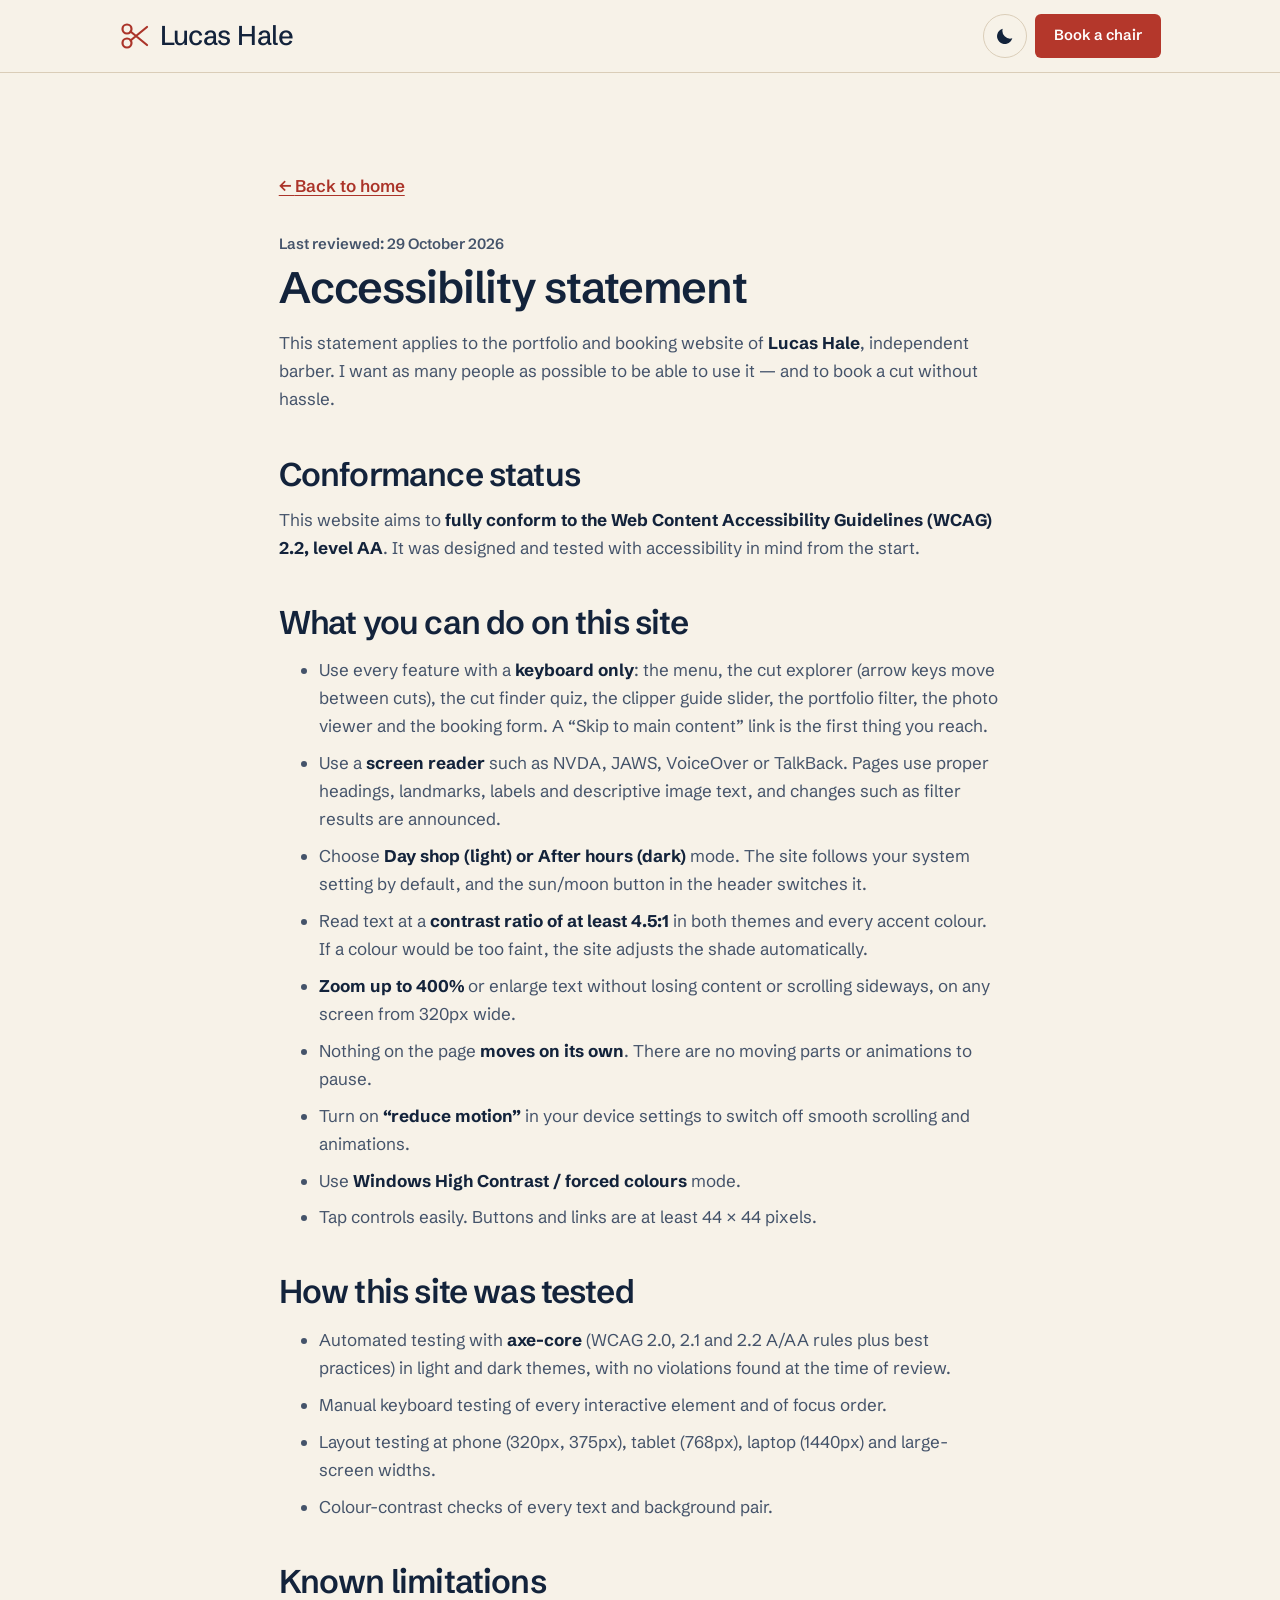
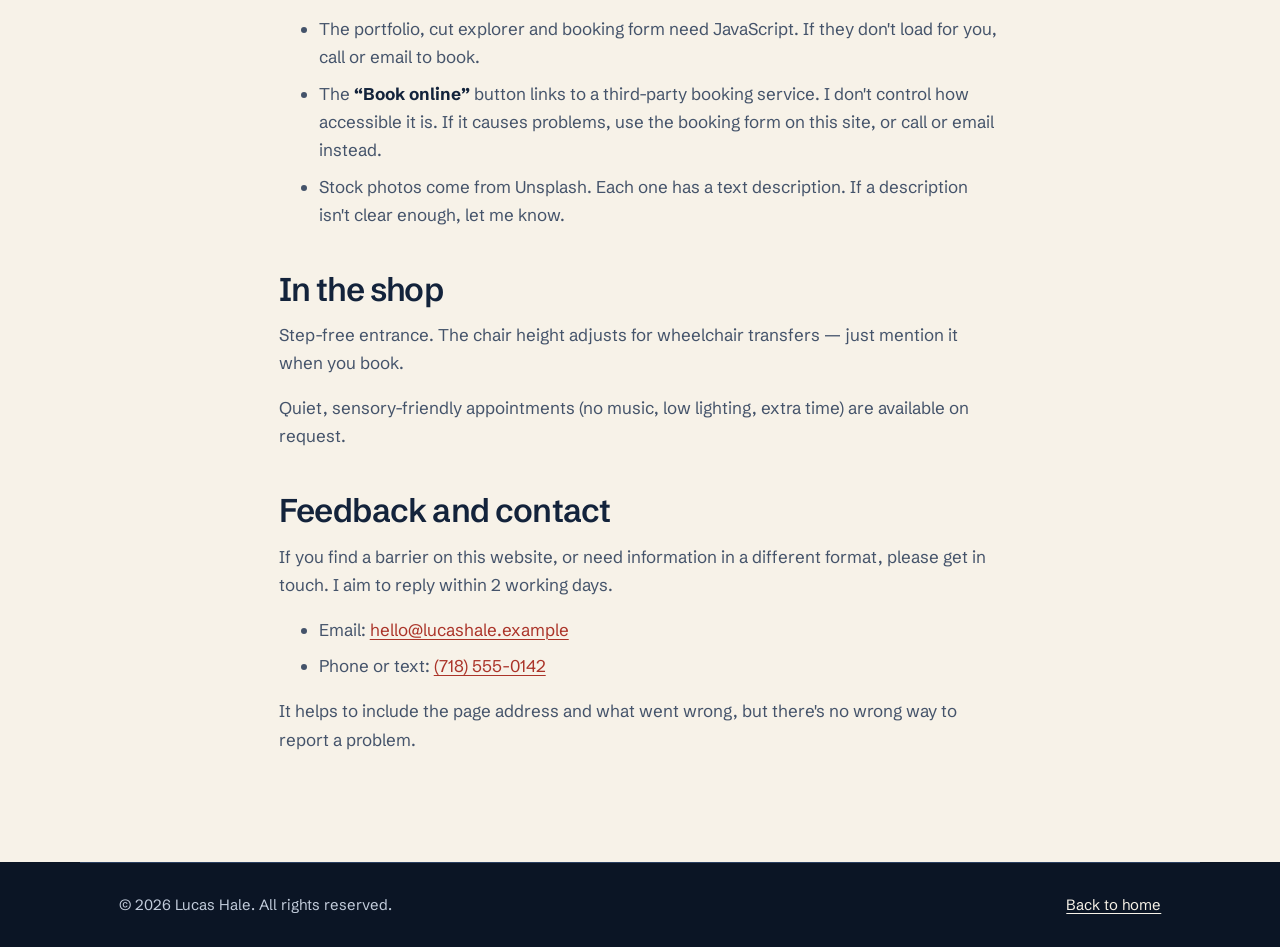
==== commit c1ba1275: "Clean, contained restyle that drops the template look Hero is now the barber's name, intro and booki" ====
--- a/accessibility.html
+++ b/accessibility.html
@@ -9,7 +9,7 @@
   <link rel="icon" href="assets/img/favicon.svg" type="image/svg+xml">
   <link rel="preconnect" href="https://fonts.googleapis.com">
   <link rel="preconnect" href="https://fonts.gstatic.com" crossorigin>
-  <link id="font-css" rel="stylesheet" href="https://fonts.googleapis.com/css2?family=Fraunces:ital,opsz,wght@0,9..144,300..700;1,9..144,300..600&family=Manrope:wght@400;500;600;700&display=swap">
+  <link id="font-css" rel="stylesheet" href="https://fonts.googleapis.com/css2?family=Schibsted+Grotesk:ital,wght@0,400..700;1,400..600&display=swap">
   <link rel="stylesheet" href="css/styles.css">
   <script src="js/config.js"></script>
   <script src="js/core.js"></script>
--- a/css/styles.css
+++ b/css/styles.css
@@ -1,5 +1,5 @@
 /* =========================================================
-   Barber portfolio — "Classic barbershop" theme.
+   Barber portfolio — "Clean portfolio" theme.
    Mobile-first. Colours, fonts and shapes are tokens set by
    js/core.js from js/config.js (editable in the admin panel).
    The values below are the no-JS fallbacks.
@@ -27,17 +27,17 @@
   --fs-base: clamp(1rem, 0.97rem + 0.15vw, 1.0625rem);
   --fs-lead: clamp(1.1rem, 1rem + 0.5vw, 1.35rem);
   --fs-h3: clamp(1.3rem, 1.15rem + 0.6vw, 1.65rem);
-  --fs-h2: clamp(2.2rem, 1.5rem + 3.2vw, 4.2rem);
-  --fs-h1: clamp(3rem, 1.6rem + 6.6vw, 7.4rem);
+  --fs-h2: clamp(1.9rem, 1.5rem + 1.6vw, 2.75rem);
+  --fs-h1: clamp(2.6rem, 1.7rem + 3.6vw, 4.75rem);
 
   --gutter: clamp(1rem, 0.5rem + 2.4vw, 3rem);
-  --section-y: clamp(4rem, 2.8rem + 6vw, 9rem);
-  --max: 1280px;
+  --section-y: clamp(3.5rem, 2.5rem + 4vw, 6.5rem);
+  --max: 1120px;
   --header-h: 72px;
 }
 
 /* ---------- Tone sets ----------
-   Classic barber: navy, cream and pole red.
+   Clean portfolio: navy, cream and barber red.
    LIGHT: cream paper with navy ink; feature panels (.invert) and the footer are navy.
    DARK: midnight navy with cream type and gold-leaf details; feature panels are
    a lighter navy so they still stand apart. */
@@ -71,7 +71,7 @@
   --pole-b: #fffdf8;
   --pole-c: #1f4e8c;
   --texture: none;
-  --shadow: 0 30px 60px -30px rgba(19, 35, 59, 0.45);
+  --shadow: none;
   color-scheme: light;
 }
 
@@ -88,7 +88,7 @@
   --status-err-bg: #3a1c22;
   --ghost-hover: rgba(255, 255, 255, 0.07);
   --texture: none;
-  --shadow: 0 30px 60px -30px rgba(0, 0, 0, 0.85);
+  --shadow: none;
   color-scheme: dark;
 }
 
@@ -245,21 +245,20 @@
   align-items: center;
   justify-content: center;
   gap: 0.5rem;
-  min-height: 50px;
-  padding: 0.8rem 1.6rem;
-  border: 1.5px solid transparent;
+  min-height: 48px;
+  padding: 0.75rem 1.4rem;
+  border: 1px solid transparent;
   border-radius: var(--radius-btn);
-  font-weight: 700;
-  font-size: 0.98rem;
-  letter-spacing: 0.01em;
+  font-weight: 600;
+  font-size: 0.95rem;
+  letter-spacing: 0;
   line-height: 1.2;
   text-decoration: none;
   cursor: pointer;
   transition: background-color .2s, color .2s, border-color .2s, transform .2s, box-shadow .2s;
 }
-.btn:hover { transform: translateY(-2px); }
-.btn-primary { background: var(--accent); color: var(--on-accent); box-shadow: 0 10px 24px -14px var(--accent); }
-.btn-primary:hover { box-shadow: 0 16px 30px -14px var(--accent); }
+.btn-primary { background: var(--accent); color: var(--on-accent); }
+.btn-primary:hover { background: color-mix(in srgb, var(--accent) 86%, #000); }
 .btn-ghost { border-color: var(--text); color: var(--text); background: transparent; }
 .btn-ghost:hover { background: var(--text); color: var(--bg); }
 .btn-contrast { background: var(--contrast-bg); color: var(--contrast-text); }
@@ -281,42 +280,13 @@
 .icon-btn:hover { border-color: var(--text); }
 
 .eyebrow {
-  display: flex;
-  align-items: center;
-  flex-wrap: wrap;
-  gap: 0.6rem;
-  margin-bottom: 1rem;
-  font-size: var(--fs-xs);
-  font-weight: 700;
-  letter-spacing: 0.2em;
-  text-transform: uppercase;
-  color: var(--eyebrow);
-}
-/* Section numbers — hidden sections don't count */
-main { counter-reset: section; }
-.eyebrow .num::before {
-  counter-increment: section;
-  content: counter(section, decimal-leading-zero);
-  font-family: var(--font-display);
-  font-style: italic;
-  font-size: 1.5rem;
-  letter-spacing: 0;
-  font-weight: 400;
-  text-transform: none;
-}
-.eyebrow .num::after { content: ""; display: inline-block; width: 2.5rem; height: 1px; background: currentColor; margin-left: 0.6rem; vertical-align: middle; }
-.eyebrow .num { display: inline-flex; align-items: center; }
+  margin-bottom: 0.75rem;
+  font-size: var(--fs-sm);
+  font-weight: 600;
+  color: var(--muted);
+}
 .lead { font-size: var(--fs-lead); color: var(--muted); max-width: 36ch; }
 
-/* Barber-pole stripe divider */
-.pole {
-  height: 14px;
-  /* classic red / white / blue pole (red / cream / brass after hours) */
-  background: repeating-linear-gradient(-45deg,
-    var(--pole-a) 0 12px, var(--pole-b) 12px 24px, var(--pole-c) 24px 36px, var(--pole-b) 36px 48px);
-  opacity: 0.9;
-}
-.pole-thin { height: 6px; }
 
 /* ---------- Top bar ---------- */
 .topbar { background: var(--topbar-bg); color: var(--topbar-text); font-size: var(--fs-sm); border-bottom: 1px solid var(--decor); }
@@ -355,7 +325,7 @@
 }
 .brand-text { white-space: nowrap; overflow: hidden; text-overflow: ellipsis; }
 .brand-mark { color: var(--eyebrow); flex: none; }
-.brand-accent { font-style: italic; color: var(--accent-text); }
+.brand-accent { color: inherit; }
 
 .theme-toggle .icon-sun { display: none; }
 [data-theme="dark"] .theme-toggle .icon-sun { display: block; }
@@ -456,126 +426,40 @@
   .js .nav-menu .btn { margin: 0 0.25rem 0 0.75rem; width: auto; }
 }
 
-/* ---------- Hero: name up top, a strip of recent cuts below ---------- */
-.hero { position: relative; padding: clamp(2.5rem, 1.5rem + 4vw, 5.5rem) 0 clamp(2rem, 1rem + 3vw, 3.5rem); overflow: hidden; }
-.hero-top { display: grid; gap: clamp(1.5rem, 1rem + 2vw, 3rem); align-items: end; }
-.hero h1 {
-  margin: 0.5rem 0 0;
-  font-size: clamp(3.2rem, 1.4rem + 8.4vw, 9rem);
-  line-height: 0.92;
-  letter-spacing: -0.04em;
-}
-.hero h1 .last { font-style: italic; color: var(--accent-text); }
-/* The barber's portrait sits in the name like a coin, ringed in pole stripes */
-.hero-portrait {
-  display: inline-block;
-  width: 1.35em;
-  height: 0.82em;
-  margin: 0;
-  vertical-align: -0.08em;
-  padding: 0.045em;
-  border-radius: 999px;
-  background: repeating-linear-gradient(-45deg, var(--pole-a) 0 6px, var(--pole-b) 6px 12px, var(--pole-c) 12px 18px, var(--pole-b) 18px 24px);
-  box-shadow: var(--shadow);
-}
-.hero-portrait img { width: 100%; height: 100%; border-radius: 999px; object-fit: cover; object-position: 50% 30%; border: 0.025em solid var(--bg); }
-.hero-side { max-width: 34rem; }
-.hero-motto { margin: 0 0 0.75rem; font-family: var(--font-display); font-size: var(--fs-h3); line-height: 1.2; }
-.hero-motto .accent { font-style: italic; color: var(--accent-text); }
-.hero-side .lead { margin: 0; max-width: 46ch; }
-.hero-actions { display: flex; flex-wrap: wrap; align-items: center; gap: 0.75rem 1.25rem; margin-top: 1.5rem; }
-.hero-available { display: inline-flex; align-items: center; gap: 0.5rem; margin: 0; font-size: var(--fs-sm); font-weight: 700; }
-.dot { width: 9px; height: 9px; border-radius: 50%; background: #2a8c52; box-shadow: 0 0 0 4px rgba(42, 140, 82, 0.22); }
-@media (min-width: 960px) {
-  .hero-top { grid-template-columns: 1.25fr 0.75fr; }
-}
-
-/* Strip of recent cuts */
-.strip { margin-top: clamp(2.5rem, 1.5rem + 3vw, 4rem); }
-.strip-head { display: flex; align-items: center; justify-content: space-between; gap: 1rem; margin-bottom: 1rem; }
-.strip-title {
-  display: flex;
-  align-items: center;
-  gap: 0.75rem;
-  margin: 0;
-  font-family: var(--font-body);
-  font-size: var(--fs-xs);
-  font-weight: 800;
-  letter-spacing: 0.2em;
-  text-transform: uppercase;
-  color: var(--eyebrow);
-}
-.strip-title::before { content: ""; width: 34px; height: 10px; background: repeating-linear-gradient(-45deg, var(--pole-a) 0 4px, var(--pole-b) 4px 8px, var(--pole-c) 8px 12px, var(--pole-b) 12px 16px); border-radius: 2px; }
-.strip-nav { display: flex; gap: 0.5rem; }
-.strip-nav button:disabled { opacity: 0.35; cursor: default; }
-ul.cut-strip {
-  --strip-pad: max(var(--gutter), calc((100vw - var(--max)) / 2 + var(--gutter)));
-  display: flex;
-  gap: clamp(0.75rem, 0.5rem + 1vw, 1.25rem);
-  margin: 0;
-  padding: 0.25rem var(--strip-pad) 1rem;
-  list-style: none;
-  overflow-x: auto;
-  scroll-snap-type: x mandatory;
-  scroll-padding-inline: var(--strip-pad);
-  scrollbar-width: thin;
-  scrollbar-color: var(--border) transparent;
-}
-.cut-strip li { flex: 0 0 clamp(190px, 15vw + 120px, 280px); scroll-snap-align: start; }
-.strip-card {
-  display: block;
-  color: inherit;
-  text-decoration: none;
-  border-radius: var(--radius);
-}
-.strip-card .strip-img {
-  position: relative;
-  display: block;
-  overflow: hidden;
-  border-radius: var(--radius);
-  background: var(--bg-deep);
-  aspect-ratio: 4 / 5;
-}
-.strip-card img { width: 100%; height: 100%; object-fit: cover; transition: transform 0.5s ease; }
-.strip-card:hover img, .strip-card:focus-visible img { transform: scale(1.04); }
-.strip-card .strip-price {
-  position: absolute;
-  top: 0.75rem;
-  left: 0.75rem;
-  padding: 0.2rem 0.6rem;
-  border-radius: var(--radius-btn);
-  background: var(--surface);
-  color: var(--text);
-  font-size: var(--fs-xs);
-  font-weight: 800;
-}
-.strip-card .strip-name { display: flex; align-items: baseline; justify-content: space-between; gap: 0.5rem; margin-top: 0.75rem; font-family: var(--font-display); font-size: 1.25rem; line-height: 1.2; }
-.strip-card .strip-name::after { content: "→"; font-family: var(--font-body); color: var(--accent-text); transition: transform 0.2s ease; }
-.strip-card:hover .strip-name::after, .strip-card:focus-visible .strip-name::after { transform: translateX(4px); }
-.strip-card:focus-visible { outline: 3px solid var(--focus); outline-offset: 4px; }
-
-.hero-stats {
-  list-style: none;
-  margin: clamp(1.5rem, 1rem + 2vw, 2.5rem) 0 0;
-  padding: 1.5rem 0 0;
-  display: grid;
-  grid-template-columns: repeat(auto-fit, minmax(5.5rem, 1fr));
-  gap: 1.25rem clamp(0.75rem, 0.25rem + 2vw, 2rem);
-  border-top: 1px solid var(--border);
-}
-.hero-stats li { display: flex; flex-direction: column; gap: 0.15rem; }
-.hero-stats strong { font-family: var(--font-display); font-weight: 400; font-size: clamp(1.6rem, 1rem + 2.4vw, 2.8rem); line-height: 1; letter-spacing: -0.03em; white-space: nowrap; }
-.hero-stats span { color: var(--muted); font-size: var(--fs-sm); }
-.hero-stats strong span { color: inherit; font-size: inherit; }
+/* ---------- Hero: name and intro beside one portrait, recent cuts below ---------- */
+.hero { padding: clamp(2.5rem, 1.5rem + 3vw, 4.5rem) 0 clamp(3rem, 2rem + 3vw, 5rem); border-bottom: 1px solid var(--border); }
+.hero-grid { display: grid; gap: clamp(2rem, 1rem + 3vw, 4rem); align-items: center; }
+.hero h1 { margin: 0 0 1rem; }
+.hero-motto { margin: 0 0 1rem; font-size: var(--fs-h3); font-weight: 500; line-height: 1.3; letter-spacing: -0.01em; }
+.hero-copy .lead { margin: 0; max-width: 44ch; }
+.hero-actions { display: flex; flex-wrap: wrap; gap: 0.75rem; margin-top: 2rem; }
+.hero-note { margin: 1.5rem 0 0; color: var(--muted); font-size: var(--fs-sm); }
+.hero-photo { margin: 0; }
+.hero-photo img { width: 100%; aspect-ratio: 4 / 5; object-fit: cover; object-position: 50% 30%; border-radius: var(--radius); background: var(--bg-deep); }
+@media (min-width: 860px) {
+  .hero-grid { grid-template-columns: 1.15fr 0.85fr; }
+}
+
+/* Recent cuts: four, in a tidy row */
+.hero-work { margin-top: clamp(3rem, 2rem + 3vw, 4.5rem); }
+.hero-work-head { display: flex; align-items: baseline; justify-content: space-between; gap: 1rem; margin-bottom: 1rem; padding-bottom: 0.75rem; border-bottom: 1px solid var(--border); }
+.hero-work-title { margin: 0; font-size: var(--fs-base); font-family: var(--font-body); font-weight: 600; letter-spacing: 0; text-transform: none; }
+.hero-work-head a { font-size: var(--fs-sm); font-weight: 600; }
+.hero-cuts { display: grid; grid-template-columns: repeat(2, 1fr); gap: clamp(0.75rem, 0.5rem + 1vw, 1.25rem); }
+@media (min-width: 860px) { .hero-cuts { grid-template-columns: repeat(4, 1fr); } }
+.strip-card { display: block; color: inherit; text-decoration: none; }
+.strip-card img { width: 100%; aspect-ratio: 4 / 5; object-fit: cover; border-radius: var(--radius-sm); background: var(--bg-deep); }
+.strip-card .strip-meta { display: flex; flex-wrap: wrap; justify-content: space-between; gap: 0 0.5rem; margin-top: 0.6rem; font-size: var(--fs-sm); }
+.strip-card .strip-name { font-weight: 600; }
+.strip-card .strip-price { color: var(--muted); }
+.strip-card:hover .strip-name { text-decoration: underline; text-underline-offset: 0.2em; }
+.strip-card:focus-visible { outline-offset: 4px; }
 
 /* ---------- Sections ---------- */
 .section { padding-block: var(--section-y); }
 .section-alt { background: var(--bg-alt); }
 .section-head { max-width: 46rem; margin-bottom: clamp(2.25rem, 1.5rem + 2.5vw, 4rem); }
 .section-head > p:last-child { color: var(--muted); font-size: var(--fs-lead); max-width: 40ch; }
-.section-head-center { text-align: center; margin-inline: auto; }
-.section-head-center .eyebrow { justify-content: center; }
-.section-head-center > p:last-child { margin-inline: auto; }
 .section-head-row { max-width: none; display: flex; flex-wrap: wrap; align-items: flex-end; justify-content: space-between; gap: 1.5rem 3rem; }
 .section-head-row > div:first-child { max-width: 40rem; }
 .section-head-row p:last-child { margin-bottom: 0; color: var(--muted); }
@@ -585,16 +469,6 @@
 .arch-frame img { width: 100%; aspect-ratio: 4 / 5; object-fit: cover; }
 .about-grid { display: grid; gap: 3rem 5rem; align-items: center; }
 .about-media { width: min(100%, 420px); position: relative; }
-.about-media::after {
-  content: "";
-  position: absolute;
-  inset: -1rem auto auto -1rem;
-  width: 100%; height: 100%;
-  border: 1.5px solid var(--accent-text);
-  border-radius: var(--arch);
-  z-index: -1;
-}
-.about-media { isolation: isolate; margin: 1rem 0 0 1rem; }
 .about-body { max-width: 60ch; }
 .about-text p { color: var(--muted); }
 .about-text p:first-child { font-family: var(--font-display); font-weight: 400; font-size: clamp(1.3rem, 1.1rem + 0.8vw, 1.75rem); line-height: 1.35; color: var(--text); letter-spacing: -0.01em; }
@@ -772,19 +646,16 @@
   max-width: 980px;
   margin-inline: auto;
   padding: clamp(2rem, 1rem + 4vw, 4.5rem) clamp(1.25rem, 0.5rem + 4vw, 4.5rem);
-  border: 1px solid var(--border);
-  outline: 1px solid var(--border);
-  outline-offset: -10px;
-  border-radius: var(--radius);
+  padding: 0;
 }
 .menu { display: grid; gap: 1.75rem 4rem; }
 @media (min-width: 860px) { .menu { grid-template-columns: 1fr 1fr; } }
 .menu-item { min-width: 0; }
 .menu-line { display: flex; align-items: baseline; gap: 0.75rem; }
-.menu-line h3 { margin: 0; font-size: clamp(1.35rem, 1.2rem + 0.5vw, 1.6rem); }
+.menu-line h3 { margin: 0; font-size: clamp(1.15rem, 1.05rem + 0.4vw, 1.35rem); }
 .menu-line h3 small { font-family: var(--font-body); font-size: 0.6em; font-weight: 600; color: var(--muted); letter-spacing: 0; font-style: normal; }
-.leader { flex: 1; min-width: 1.5rem; border-bottom: 2px dotted var(--field-border); transform: translateY(-0.3em); }
-.menu-line .price { font-family: var(--font-display); font-size: clamp(1.35rem, 1.2rem + 0.5vw, 1.6rem); color: var(--accent-text); }
+.leader { flex: 1; min-width: 1.5rem; border-bottom: 1px solid var(--border); transform: translateY(-0.3em); }
+.menu-line .price { font-family: var(--font-display); font-size: clamp(1.15rem, 1.05rem + 0.4vw, 1.35rem); }
 .menu-desc { margin: 0.35rem 0 0; color: var(--muted); font-size: var(--fs-sm); }
 .menu-desc .duration { font-weight: 700; color: var(--text); white-space: nowrap; }
 .tag {
@@ -880,34 +751,16 @@
   position: relative;
   height: 100%;
   margin: 0;
-  padding: 3.25rem 1.75rem 1.75rem;
-  background: var(--surface);
-  border: 1px solid var(--border);
-  border-radius: var(--radius);
+  padding: 1.5rem 0 0;
+  border-top: 1px solid var(--border);
   display: flex;
   flex-direction: column;
 }
-.review::before {
-  content: "“";
-  position: absolute;
-  top: 0.25rem; left: 1.25rem;
-  font-family: var(--font-display);
-  font-size: 5rem;
-  line-height: 1;
-  color: var(--accent-text);
-}
-.stars { color: var(--accent-text); letter-spacing: 0.2em; margin-bottom: 0.75rem; font-size: 0.95rem; }
-.review blockquote { margin: 0 0 1.5rem; font-family: var(--font-display); font-size: clamp(1.15rem, 1.05rem + 0.4vw, 1.35rem); line-height: 1.4; }
+.stars { color: var(--muted); letter-spacing: 0.1em; margin-bottom: 0.75rem; font-size: var(--fs-sm); }
+.review blockquote { margin: 0 0 1.25rem; font-size: var(--fs-base); line-height: 1.6; }
 .review blockquote p { margin: 0; }
-.review figcaption { margin-top: auto; font-weight: 700; font-size: var(--fs-sm); letter-spacing: 0.08em; text-transform: uppercase; color: var(--muted); }
-@media (min-width: 1000px) {
-  .reviews > li:first-child { grid-column: 1 / -1; }
-  .reviews > li:first-child .review { padding: 4rem 3rem 2.5rem; background: transparent; border: 0; border-top: 1px solid var(--text); border-bottom: 1px solid var(--text); border-radius: 0; text-align: center; }
-  .reviews > li:first-child .review::before { left: 50%; transform: translateX(-50%); }
-  .reviews > li:first-child blockquote { font-size: clamp(1.6rem, 1.2rem + 1.4vw, 2.4rem); font-style: italic; max-width: 30ch; margin-inline: auto; }
-  .reviews > li:first-child figcaption { margin-top: 0; }
-  .reviews { grid-template-columns: 1fr 1fr; }
-}
+.review figcaption { margin-top: auto; font-weight: 600; font-size: var(--fs-sm); color: var(--muted); }
+@media (min-width: 900px) { .reviews { grid-template-columns: repeat(3, 1fr); gap: 2.5rem; } }
 
 /* ---------- Find me ---------- */
 .find-grid { display: grid; gap: 3rem 5rem; align-items: start; }
@@ -1007,18 +860,7 @@
 .site-footer { background: var(--bg-deep); color: var(--muted); }
 .site-footer a { color: var(--text); }
 .site-footer a:hover { color: var(--accent-text); }
-.footer-wordmark {
-  margin: clamp(2.5rem, 1.5rem + 4vw, 5rem) 0 clamp(2rem, 1rem + 3vw, 3.5rem);
-  font-family: var(--font-display);
-  font-weight: 400;
-  font-size: clamp(3.2rem, 1rem + 11vw, 11rem);
-  line-height: 0.9;
-  letter-spacing: -0.045em;
-  color: var(--text);
-  overflow-wrap: anywhere;
-}
-.footer-wordmark em { color: var(--accent-text); }
-.footer-grid { display: grid; gap: 2.5rem 3rem; padding: 2.5rem 0 3rem; border-top: 1px solid var(--border); }
+.footer-grid { display: grid; gap: 2.5rem 3rem; padding: 3.5rem 0 3rem; }
 @media (min-width: 720px) { .footer-grid { grid-template-columns: 1fr 1fr; } }
 @media (min-width: 1080px) { .footer-grid { grid-template-columns: 1fr 0.7fr 1.5fr; } }
 .brand-footer { margin-bottom: 0.75rem; }
@@ -1049,61 +891,19 @@
 @media (max-width: 420px) { [data-page="a11y"] .header-actions .btn { display: none; } }
 
 /* =========================================================
-   SHOP DÉCOR — classic barbershop details
+   SHOP DETAILS
    ========================================================= */
 
-/* Barber-pole stripe used on dividers, frames and the footer edge */
-:root {
-  --pole-stripe: repeating-linear-gradient(-45deg, var(--pole-a) 0 12px, var(--pole-b) 12px 24px, var(--pole-c) 24px 36px, var(--pole-b) 36px 48px);
-}
-
-/* ---------- Open / closed sign (top bar) ---------- */
+/* ---------- Open / closed note (top bar) ---------- */
 .topbar-inner { flex-wrap: wrap; }
 .topbar-where { display: flex; align-items: center; flex-wrap: wrap; gap: 0.35rem 0.85rem; }
-.open-sign {
-  display: inline-flex;
-  align-items: center;
-  gap: 0.45rem;
-  padding: 0.15rem 0.6rem;
-  border: 1.5px solid currentColor;
-  border-radius: 4px;
-  font-size: 0.72rem;
-  font-weight: 800;
-  letter-spacing: 0.14em;
-  text-transform: uppercase;
-  white-space: nowrap;
-}
+.open-sign { display: inline-flex; align-items: center; gap: 0.45rem; font-weight: 600; white-space: nowrap; }
 .open-sign:empty { display: none; }
-.open-sign::before { content: ""; width: 7px; height: 7px; border-radius: 50%; background: currentColor; }
-/* Light: cream enamel sign */
-[data-theme="light"] .open-sign { background: #f7f2e8; color: #a3241b; border-color: #f7f2e8; box-shadow: inset 0 0 0 2px #a3241b; }
-[data-theme="light"] .open-sign.is-closed { color: #13233b; box-shadow: inset 0 0 0 2px #13233b; }
-/* Dark: neon tube */
-[data-theme="dark"] .open-sign {
-  color: #ffc2b5;
-  border-color: rgba(255, 120, 100, 0.75);
-  text-shadow: 0 0 4px rgba(255, 90, 70, 0.9), 0 0 14px rgba(255, 60, 40, 0.6);
-  box-shadow: 0 0 10px rgba(255, 70, 50, 0.45), inset 0 0 8px rgba(255, 70, 50, 0.35);
-}
-[data-theme="dark"] .open-sign.is-closed { color: #b9c3d3; border-color: #2a3a55; text-shadow: none; box-shadow: none; }
-
-/* ---------- Pole band (top of the footer) ---------- */
-.strop { height: 14px; background: var(--pole-stripe); }
-
-/* ---------- Price list: navy board framed in pole stripes ---------- */
-.menu-board {
-  border: 10px solid transparent;
-  border-image: var(--pole-stripe) 10;
-  border-radius: 0;
-  outline: 0;
-}
-.menu-line .price { color: var(--decor); }
-
-/* Feature panels get a thin gold rule top and bottom */
-.invert { box-shadow: inset 0 1px 0 color-mix(in srgb, var(--decor) 35%, transparent), inset 0 -1px 0 color-mix(in srgb, var(--decor) 35%, transparent); }
-
-/* Dark: a faint pinstripe on alternate sections, like a barber's waistcoat */
-[data-theme="dark"] .section-alt { background-image: repeating-linear-gradient(90deg, transparent 0 23px, rgba(224, 194, 126, 0.05) 23px 24px); }
+.open-sign::before { content: ""; width: 7px; height: 7px; border-radius: 50%; background: #4fbf7a; }
+.open-sign.is-closed::before { background: currentColor; opacity: 0.6; }
+
+/* ---------- Price list ---------- */
+.menu-line .price { color: var(--text); }
 
 /* ---------- User preferences ---------- */
 @media (prefers-reduced-motion: reduce) {
@@ -1115,12 +915,9 @@
   .btn, .filter, .nav-toggle, .gallery-btn, .review, .cut-tab, .choice span, .ticket, .hours-card, .menu-board { border: 1px solid CanvasText; }
   .filter[aria-pressed="true"], .cut-tab[aria-selected="true"], .choice input:checked + span { forced-color-adjust: none; background: Highlight; color: HighlightText; }
   .nav-toggle-bars, .nav-toggle-bars::before, .nav-toggle-bars::after { background: CanvasText; }
-  .pole, .strop { display: none; }
-  .hero-portrait { background: CanvasText; }
-}
-@media (min-width: 1800px) { :root { --max: 1440px; } }
+}
 @media print {
-  .site-header, .topbar, .skip-link, .hero-actions, .strip-nav, .filters, .lightbox, .book-form, .social, #finder, #guards, .pole { display: none !important; }
+  .site-header, .topbar, .skip-link, .hero-actions, .filters, .lightbox, .book-form, .social, #finder, #guards { display: none !important; }
   body, .invert, .site-footer { background: #fff; color: #000; }
   a { color: #000; }
 }
